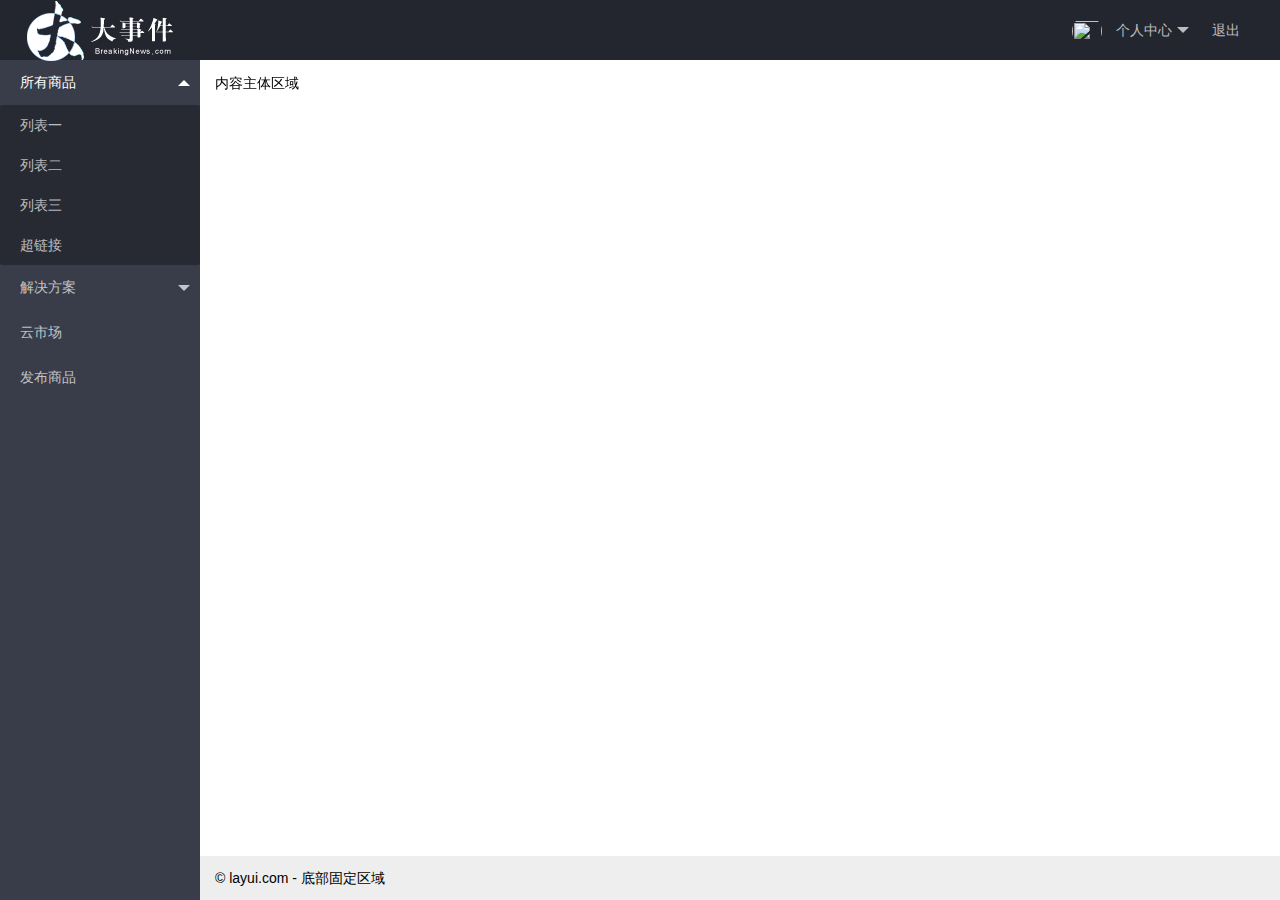
==== index.html @ 555a5065 "登录页面完成" ====
<!DOCTYPE html>
<html>
  <head>
    <meta charset="utf-8" />
    <meta
      name="viewport"
      content="width=device-width, initial-scale=1, maximum-scale=1"
    />
    <title>index页面</title>
    <link rel="stylesheet" href="./assets/lib/layui/css/layui.css" />
  </head>
  <body class="layui-layout-body">
    <div class="layui-layout layui-layout-admin">
      <div class="layui-header">
        <div class="layui-logo">
          <img src="./assets/images/logo.png" alt="" />
        </div>
        <ul class="layui-nav layui-layout-right">
          <li class="layui-nav-item">
            <a href="javascript:;">
              <img src="http://t.cn/RCzsdCq" class="layui-nav-img" />
              个人中心
            </a>
            <dl class="layui-nav-child">
              <dd><a href="">基本资料</a></dd>
              <dd><a href="">安全设置</a></dd>
            </dl>
          </li>
          <li class="layui-nav-item"><a href="">退出</a></li>
        </ul>
      </div>

      <div class="layui-side layui-bg-black">
        <div class="layui-side-scroll">
          <!-- 左侧导航区域（可配合layui已有的垂直导航） -->
          <ul class="layui-nav layui-nav-tree" lay-filter="test">
            <li class="layui-nav-item layui-nav-itemed">
              <a class="" href="javascript:;">所有商品</a>
              <dl class="layui-nav-child">
                <dd><a href="javascript:;">列表一</a></dd>
                <dd><a href="javascript:;">列表二</a></dd>
                <dd><a href="javascript:;">列表三</a></dd>
                <dd><a href="">超链接</a></dd>
              </dl>
            </li>
            <li class="layui-nav-item">
              <a href="javascript:;">解决方案</a>
              <dl class="layui-nav-child">
                <dd><a href="javascript:;">列表一</a></dd>
                <dd><a href="javascript:;">列表二</a></dd>
                <dd><a href="">超链接</a></dd>
              </dl>
            </li>
            <li class="layui-nav-item"><a href="">云市场</a></li>
            <li class="layui-nav-item"><a href="">发布商品</a></li>
          </ul>
        </div>
      </div>

      <div class="layui-body">
        <!-- 内容主体区域 -->
        <div style="padding: 15px">内容主体区域</div>
      </div>

      <div class="layui-footer">
        <!-- 底部固定区域 -->
        © layui.com - 底部固定区域
      </div>
    </div>
    <script src="./assets/lib/layui/layui.all.js"></script>
  </body>
</html>
---- assets/lib/layui/css/layui.css ----
/** layui-v2.5.6 MIT License By https://www.layui.com */
 .layui-inline,img{display:inline-block;vertical-align:middle}h1,h2,h3,h4,h5,h6{font-weight:400}.layui-edge,.layui-header,.layui-inline,.layui-main{position:relative}.layui-body,.layui-edge,.layui-elip{overflow:hidden}.layui-btn,.layui-edge,.layui-inline,img{vertical-align:middle}.layui-btn,.layui-disabled,.layui-icon,.layui-unselect{-moz-user-select:none;-webkit-user-select:none;-ms-user-select:none}.layui-elip,.layui-form-checkbox span,.layui-form-pane .layui-form-label{text-overflow:ellipsis;white-space:nowrap}.layui-breadcrumb,.layui-tree-btnGroup{visibility:hidden}blockquote,body,button,dd,div,dl,dt,form,h1,h2,h3,h4,h5,h6,input,li,ol,p,pre,td,textarea,th,ul{margin:0;padding:0;-webkit-tap-highlight-color:rgba(0,0,0,0)}a:active,a:hover{outline:0}img{border:none}li{list-style:none}table{border-collapse:collapse;border-spacing:0}h4,h5,h6{font-size:100%}button,input,optgroup,option,select,textarea{font-family:inherit;font-size:inherit;font-style:inherit;font-weight:inherit;outline:0}pre{white-space:pre-wrap;white-space:-moz-pre-wrap;white-space:-pre-wrap;white-space:-o-pre-wrap;word-wrap:break-word}body{line-height:24px;font:14px Helvetica Neue,Helvetica,PingFang SC,Tahoma,Arial,sans-serif}hr{height:1px;margin:10px 0;border:0;clear:both}a{color:#333;text-decoration:none}a:hover{color:#777}a cite{font-style:normal;*cursor:pointer}.layui-border-box,.layui-border-box *{box-sizing:border-box}.layui-box,.layui-box *{box-sizing:content-box}.layui-clear{clear:both;*zoom:1}.layui-clear:after{content:'\20';clear:both;*zoom:1;display:block;height:0}.layui-inline{*display:inline;*zoom:1}.layui-edge{display:inline-block;width:0;height:0;border-width:6px;border-style:dashed;border-color:transparent}.layui-edge-top{top:-4px;border-bottom-color:#999;border-bottom-style:solid}.layui-edge-right{border-left-color:#999;border-left-style:solid}.layui-edge-bottom{top:2px;border-top-color:#999;border-top-style:solid}.layui-edge-left{border-right-color:#999;border-right-style:solid}.layui-disabled,.layui-disabled:hover{color:#d2d2d2!important;cursor:not-allowed!important}.layui-circle{border-radius:100%}.layui-show{display:block!important}.layui-hide{display:none!important}@font-face{font-family:layui-icon;src:url(../font/iconfont.eot?v=256);src:url(../font/iconfont.eot?v=256#iefix) format('embedded-opentype'),url(../font/iconfont.woff2?v=256) format('woff2'),url(../font/iconfont.woff?v=256) format('woff'),url(../font/iconfont.ttf?v=256) format('truetype'),url(../font/iconfont.svg?v=256#layui-icon) format('svg')}.layui-icon{font-family:layui-icon!important;font-size:16px;font-style:normal;-webkit-font-smoothing:antialiased;-moz-osx-font-smoothing:grayscale}.layui-icon-reply-fill:before{content:"\e611"}.layui-icon-set-fill:before{content:"\e614"}.layui-icon-menu-fill:before{content:"\e60f"}.layui-icon-search:before{content:"\e615"}.layui-icon-share:before{content:"\e641"}.layui-icon-set-sm:before{content:"\e620"}.layui-icon-engine:before{content:"\e628"}.layui-icon-close:before{content:"\1006"}.layui-icon-close-fill:before{content:"\1007"}.layui-icon-chart-screen:before{content:"\e629"}.layui-icon-star:before{content:"\e600"}.layui-icon-circle-dot:before{content:"\e617"}.layui-icon-chat:before{content:"\e606"}.layui-icon-release:before{content:"\e609"}.layui-icon-list:before{content:"\e60a"}.layui-icon-chart:before{content:"\e62c"}.layui-icon-ok-circle:before{content:"\1005"}.layui-icon-layim-theme:before{content:"\e61b"}.layui-icon-table:before{content:"\e62d"}.layui-icon-right:before{content:"\e602"}.layui-icon-left:before{content:"\e603"}.layui-icon-cart-simple:before{content:"\e698"}.layui-icon-face-cry:before{content:"\e69c"}.layui-icon-face-smile:before{content:"\e6af"}.layui-icon-survey:before{content:"\e6b2"}.layui-icon-tree:before{content:"\e62e"}.layui-icon-ie:before{content:"\e7bb"}.layui-icon-upload-circle:before{content:"\e62f"}.layui-icon-add-circle:before{content:"\e61f"}.layui-icon-download-circle:before{content:"\e601"}.layui-icon-templeate-1:before{content:"\e630"}.layui-icon-util:before{content:"\e631"}.layui-icon-face-surprised:before{content:"\e664"}.layui-icon-edit:before{content:"\e642"}.layui-icon-speaker:before{content:"\e645"}.layui-icon-down:before{content:"\e61a"}.layui-icon-file:before{content:"\e621"}.layui-icon-layouts:before{content:"\e632"}.layui-icon-rate-half:before{content:"\e6c9"}.layui-icon-add-circle-fine:before{content:"\e608"}.layui-icon-prev-circle:before{content:"\e633"}.layui-icon-read:before{content:"\e705"}.layui-icon-404:before{content:"\e61c"}.layui-icon-carousel:before{content:"\e634"}.layui-icon-help:before{content:"\e607"}.layui-icon-code-circle:before{content:"\e635"}.layui-icon-windows:before{content:"\e67f"}.layui-icon-water:before{content:"\e636"}.layui-icon-username:before{content:"\e66f"}.layui-icon-find-fill:before{content:"\e670"}.layui-icon-about:before{content:"\e60b"}.layui-icon-location:before{content:"\e715"}.layui-icon-up:before{content:"\e619"}.layui-icon-pause:before{content:"\e651"}.layui-icon-date:before{content:"\e637"}.layui-icon-layim-uploadfile:before{content:"\e61d"}.layui-icon-delete:before{content:"\e640"}.layui-icon-play:before{content:"\e652"}.layui-icon-top:before{content:"\e604"}.layui-icon-firefox:before{content:"\e686"}.layui-icon-friends:before{content:"\e612"}.layui-icon-refresh-3:before{content:"\e9aa"}.layui-icon-ok:before{content:"\e605"}.layui-icon-layer:before{content:"\e638"}.layui-icon-face-smile-fine:before{content:"\e60c"}.layui-icon-dollar:before{content:"\e659"}.layui-icon-group:before{content:"\e613"}.layui-icon-layim-download:before{content:"\e61e"}.layui-icon-picture-fine:before{content:"\e60d"}.layui-icon-link:before{content:"\e64c"}.layui-icon-diamond:before{content:"\e735"}.layui-icon-log:before{content:"\e60e"}.layui-icon-key:before{content:"\e683"}.layui-icon-rate-solid:before{content:"\e67a"}.layui-icon-fonts-del:before{content:"\e64f"}.layui-icon-unlink:before{content:"\e64d"}.layui-icon-fonts-clear:before{content:"\e639"}.layui-icon-triangle-r:before{content:"\e623"}.layui-icon-circle:before{content:"\e63f"}.layui-icon-radio:before{content:"\e643"}.layui-icon-align-center:before{content:"\e647"}.layui-icon-align-right:before{content:"\e648"}.layui-icon-align-left:before{content:"\e649"}.layui-icon-loading-1:before{content:"\e63e"}.layui-icon-return:before{content:"\e65c"}.layui-icon-fonts-strong:before{content:"\e62b"}.layui-icon-upload:before{content:"\e67c"}.layui-icon-dialogue:before{content:"\e63a"}.layui-icon-video:before{content:"\e6ed"}.layui-icon-headset:before{content:"\e6fc"}.layui-icon-cellphone-fine:before{content:"\e63b"}.layui-icon-add-1:before{content:"\e654"}.layui-icon-face-smile-b:before{content:"\e650"}.layui-icon-fonts-html:before{content:"\e64b"}.layui-icon-screen-full:before{content:"\e622"}.layui-icon-form:before{content:"\e63c"}.layui-icon-cart:before{content:"\e657"}.layui-icon-camera-fill:before{content:"\e65d"}.layui-icon-tabs:before{content:"\e62a"}.layui-icon-heart-fill:before{content:"\e68f"}.layui-icon-fonts-code:before{content:"\e64e"}.layui-icon-ios:before{content:"\e680"}.layui-icon-at:before{content:"\e687"}.layui-icon-fire:before{content:"\e756"}.layui-icon-set:before{content:"\e716"}.layui-icon-fonts-u:before{content:"\e646"}.layui-icon-triangle-d:before{content:"\e625"}.layui-icon-tips:before{content:"\e702"}.layui-icon-picture:before{content:"\e64a"}.layui-icon-more-vertical:before{content:"\e671"}.layui-icon-bluetooth:before{content:"\e689"}.layui-icon-flag:before{content:"\e66c"}.layui-icon-loading:before{content:"\e63d"}.layui-icon-fonts-i:before{content:"\e644"}.layui-icon-refresh-1:before{content:"\e666"}.layui-icon-rmb:before{content:"\e65e"}.layui-icon-addition:before{content:"\e624"}.layui-icon-home:before{content:"\e68e"}.layui-icon-time:before{content:"\e68d"}.layui-icon-user:before{content:"\e770"}.layui-icon-notice:before{content:"\e667"}.layui-icon-chrome:before{content:"\e68a"}.layui-icon-edge:before{content:"\e68b"}.layui-icon-login-weibo:before{content:"\e675"}.layui-icon-voice:before{content:"\e688"}.layui-icon-upload-drag:before{content:"\e681"}.layui-icon-login-qq:before{content:"\e676"}.layui-icon-snowflake:before{content:"\e6b1"}.layui-icon-heart:before{content:"\e68c"}.layui-icon-logout:before{content:"\e682"}.layui-icon-file-b:before{content:"\e655"}.layui-icon-template:before{content:"\e663"}.layui-icon-transfer:before{content:"\e691"}.layui-icon-auz:before{content:"\e672"}.layui-icon-console:before{content:"\e665"}.layui-icon-app:before{content:"\e653"}.layui-icon-prev:before{content:"\e65a"}.layui-icon-website:before{content:"\e7ae"}.layui-icon-next:before{content:"\e65b"}.layui-icon-component:before{content:"\e857"}.layui-icon-android:before{content:"\e684"}.layui-icon-more:before{content:"\e65f"}.layui-icon-login-wechat:before{content:"\e677"}.layui-icon-shrink-right:before{content:"\e668"}.layui-icon-spread-left:before{content:"\e66b"}.layui-icon-camera:before{content:"\e660"}.layui-icon-note:before{content:"\e66e"}.layui-icon-refresh:before{content:"\e669"}.layui-icon-female:before{content:"\e661"}.layui-icon-male:before{content:"\e662"}.layui-icon-screen-restore:before{content:"\e758"}.layui-icon-password:before{content:"\e673"}.layui-icon-senior:before{content:"\e674"}.layui-icon-theme:before{content:"\e66a"}.layui-icon-tread:before{content:"\e6c5"}.layui-icon-praise:before{content:"\e6c6"}.layui-icon-star-fill:before{content:"\e658"}.layui-icon-rate:before{content:"\e67b"}.layui-icon-template-1:before{content:"\e656"}.layui-icon-vercode:before{content:"\e679"}.layui-icon-service:before{content:"\e626"}.layui-icon-cellphone:before{content:"\e678"}.layui-icon-print:before{content:"\e66d"}.layui-icon-cols:before{content:"\e610"}.layui-icon-wifi:before{content:"\e7e0"}.layui-icon-export:before{content:"\e67d"}.layui-icon-rss:before{content:"\e808"}.layui-icon-slider:before{content:"\e714"}.layui-icon-email:before{content:"\e618"}.layui-icon-subtraction:before{content:"\e67e"}.layui-icon-mike:before{content:"\e6dc"}.layui-icon-light:before{content:"\e748"}.layui-icon-gift:before{content:"\e627"}.layui-icon-mute:before{content:"\e685"}.layui-icon-reduce-circle:before{content:"\e616"}.layui-icon-music:before{content:"\e690"}.layui-main{width:1140px;margin:0 auto}.layui-header{z-index:1000;height:60px}.layui-header a:hover{transition:all .5s;-webkit-transition:all .5s}.layui-side{position:fixed;left:0;top:0;bottom:0;z-index:999;width:200px;overflow-x:hidden}.layui-side-scroll{position:relative;width:220px;height:100%;overflow-x:hidden}.layui-body{position:absolute;left:200px;right:0;top:0;bottom:0;z-index:998;width:auto;overflow-y:auto;box-sizing:border-box}.layui-layout-body{overflow:hidden}.layui-layout-admin .layui-header{background-color:#23262E}.layui-layout-admin .layui-side{top:60px;width:200px;overflow-x:hidden}.layui-layout-admin .layui-body{position:fixed;top:60px;bottom:44px}.layui-layout-admin .layui-main{width:auto;margin:0 15px}.layui-layout-admin .layui-footer{position:fixed;left:200px;right:0;bottom:0;height:44px;line-height:44px;padding:0 15px;background-color:#eee}.layui-layout-admin .layui-logo{position:absolute;left:0;top:0;width:200px;height:100%;line-height:60px;text-align:center;color:#009688;font-size:16px}.layui-layout-admin .layui-header .layui-nav{background:0 0}.layui-layout-left{position:absolute!important;left:200px;top:0}.layui-layout-right{position:absolute!important;right:0;top:0}.layui-container{position:relative;margin:0 auto;padding:0 15px;box-sizing:border-box}.layui-fluid{position:relative;margin:0 auto;padding:0 15px}.layui-row:after,.layui-row:before{content:'';display:block;clear:both}.layui-col-lg1,.layui-col-lg10,.layui-col-lg11,.layui-col-lg12,.layui-col-lg2,.layui-col-lg3,.layui-col-lg4,.layui-col-lg5,.layui-col-lg6,.layui-col-lg7,.layui-col-lg8,.layui-col-lg9,.layui-col-md1,.layui-col-md10,.layui-col-md11,.layui-col-md12,.layui-col-md2,.layui-col-md3,.layui-col-md4,.layui-col-md5,.layui-col-md6,.layui-col-md7,.layui-col-md8,.layui-col-md9,.layui-col-sm1,.layui-col-sm10,.layui-col-sm11,.layui-col-sm12,.layui-col-sm2,.layui-col-sm3,.layui-col-sm4,.layui-col-sm5,.layui-col-sm6,.layui-col-sm7,.layui-col-sm8,.layui-col-sm9,.layui-col-xs1,.layui-col-xs10,.layui-col-xs11,.layui-col-xs12,.layui-col-xs2,.layui-col-xs3,.layui-col-xs4,.layui-col-xs5,.layui-col-xs6,.layui-col-xs7,.layui-col-xs8,.layui-col-xs9{position:relative;display:block;box-sizing:border-box}.layui-col-xs1,.layui-col-xs10,.layui-col-xs11,.layui-col-xs12,.layui-col-xs2,.layui-col-xs3,.layui-col-xs4,.layui-col-xs5,.layui-col-xs6,.layui-col-xs7,.layui-col-xs8,.layui-col-xs9{float:left}.layui-col-xs1{width:8.33333333%}.layui-col-xs2{width:16.66666667%}.layui-col-xs3{width:25%}.layui-col-xs4{width:33.33333333%}.layui-col-xs5{width:41.66666667%}.layui-col-xs6{width:50%}.layui-col-xs7{width:58.33333333%}.layui-col-xs8{width:66.66666667%}.layui-col-xs9{width:75%}.layui-col-xs10{width:83.33333333%}.layui-col-xs11{width:91.66666667%}.layui-col-xs12{width:100%}.layui-col-xs-offset1{margin-left:8.33333333%}.layui-col-xs-offset2{margin-left:16.66666667%}.layui-col-xs-offset3{margin-left:25%}.layui-col-xs-offset4{margin-left:33.33333333%}.layui-col-xs-offset5{margin-left:41.66666667%}.layui-col-xs-offset6{margin-left:50%}.layui-col-xs-offset7{margin-left:58.33333333%}.layui-col-xs-offset8{margin-left:66.66666667%}.layui-col-xs-offset9{margin-left:75%}.layui-col-xs-offset10{margin-left:83.33333333%}.layui-col-xs-offset11{margin-left:91.66666667%}.layui-col-xs-offset12{margin-left:100%}@media screen and (max-width:768px){.layui-hide-xs{display:none!important}.layui-show-xs-block{display:block!important}.layui-show-xs-inline{display:inline!important}.layui-show-xs-inline-block{display:inline-block!important}}@media screen and (min-width:768px){.layui-container{width:750px}.layui-hide-sm{display:none!important}.layui-show-sm-block{display:block!important}.layui-show-sm-inline{display:inline!important}.layui-show-sm-inline-block{display:inline-block!important}.layui-col-sm1,.layui-col-sm10,.layui-col-sm11,.layui-col-sm12,.layui-col-sm2,.layui-col-sm3,.layui-col-sm4,.layui-col-sm5,.layui-col-sm6,.layui-col-sm7,.layui-col-sm8,.layui-col-sm9{float:left}.layui-col-sm1{width:8.33333333%}.layui-col-sm2{width:16.66666667%}.layui-col-sm3{width:25%}.layui-col-sm4{width:33.33333333%}.layui-col-sm5{width:41.66666667%}.layui-col-sm6{width:50%}.layui-col-sm7{width:58.33333333%}.layui-col-sm8{width:66.66666667%}.layui-col-sm9{width:75%}.layui-col-sm10{width:83.33333333%}.layui-col-sm11{width:91.66666667%}.layui-col-sm12{width:100%}.layui-col-sm-offset1{margin-left:8.33333333%}.layui-col-sm-offset2{margin-left:16.66666667%}.layui-col-sm-offset3{margin-left:25%}.layui-col-sm-offset4{margin-left:33.33333333%}.layui-col-sm-offset5{margin-left:41.66666667%}.layui-col-sm-offset6{margin-left:50%}.layui-col-sm-offset7{margin-left:58.33333333%}.layui-col-sm-offset8{margin-left:66.66666667%}.layui-col-sm-offset9{margin-left:75%}.layui-col-sm-offset10{margin-left:83.33333333%}.layui-col-sm-offset11{margin-left:91.66666667%}.layui-col-sm-offset12{margin-left:100%}}@media screen and (min-width:992px){.layui-container{width:970px}.layui-hide-md{display:none!important}.layui-show-md-block{display:block!important}.layui-show-md-inline{display:inline!important}.layui-show-md-inline-block{display:inline-block!important}.layui-col-md1,.layui-col-md10,.layui-col-md11,.layui-col-md12,.layui-col-md2,.layui-col-md3,.layui-col-md4,.layui-col-md5,.layui-col-md6,.layui-col-md7,.layui-col-md8,.layui-col-md9{float:left}.layui-col-md1{width:8.33333333%}.layui-col-md2{width:16.66666667%}.layui-col-md3{width:25%}.layui-col-md4{width:33.33333333%}.layui-col-md5{width:41.66666667%}.layui-col-md6{width:50%}.layui-col-md7{width:58.33333333%}.layui-col-md8{width:66.66666667%}.layui-col-md9{width:75%}.layui-col-md10{width:83.33333333%}.layui-col-md11{width:91.66666667%}.layui-col-md12{width:100%}.layui-col-md-offset1{margin-left:8.33333333%}.layui-col-md-offset2{margin-left:16.66666667%}.layui-col-md-offset3{margin-left:25%}.layui-col-md-offset4{margin-left:33.33333333%}.layui-col-md-offset5{margin-left:41.66666667%}.layui-col-md-offset6{margin-left:50%}.layui-col-md-offset7{margin-left:58.33333333%}.layui-col-md-offset8{margin-left:66.66666667%}.layui-col-md-offset9{margin-left:75%}.layui-col-md-offset10{margin-left:83.33333333%}.layui-col-md-offset11{margin-left:91.66666667%}.layui-col-md-offset12{margin-left:100%}}@media screen and (min-width:1200px){.layui-container{width:1170px}.layui-hide-lg{display:none!important}.layui-show-lg-block{display:block!important}.layui-show-lg-inline{display:inline!important}.layui-show-lg-inline-block{display:inline-block!important}.layui-col-lg1,.layui-col-lg10,.layui-col-lg11,.layui-col-lg12,.layui-col-lg2,.layui-col-lg3,.layui-col-lg4,.layui-col-lg5,.layui-col-lg6,.layui-col-lg7,.layui-col-lg8,.layui-col-lg9{float:left}.layui-col-lg1{width:8.33333333%}.layui-col-lg2{width:16.66666667%}.layui-col-lg3{width:25%}.layui-col-lg4{width:33.33333333%}.layui-col-lg5{width:41.66666667%}.layui-col-lg6{width:50%}.layui-col-lg7{width:58.33333333%}.layui-col-lg8{width:66.66666667%}.layui-col-lg9{width:75%}.layui-col-lg10{width:83.33333333%}.layui-col-lg11{width:91.66666667%}.layui-col-lg12{width:100%}.layui-col-lg-offset1{margin-left:8.33333333%}.layui-col-lg-offset2{margin-left:16.66666667%}.layui-col-lg-offset3{margin-left:25%}.layui-col-lg-offset4{margin-left:33.33333333%}.layui-col-lg-offset5{margin-left:41.66666667%}.layui-col-lg-offset6{margin-left:50%}.layui-col-lg-offset7{margin-left:58.33333333%}.layui-col-lg-offset8{margin-left:66.66666667%}.layui-col-lg-offset9{margin-left:75%}.layui-col-lg-offset10{margin-left:83.33333333%}.layui-col-lg-offset11{margin-left:91.66666667%}.layui-col-lg-offset12{margin-left:100%}}.layui-col-space1{margin:-.5px}.layui-col-space1>*{padding:.5px}.layui-col-space2{margin:-1px}.layui-col-space2>*{padding:1px}.layui-col-space4{margin:-2px}.layui-col-space4>*{padding:2px}.layui-col-space5{margin:-2.5px}.layui-col-space5>*{padding:2.5px}.layui-col-space6{margin:-3px}.layui-col-space6>*{padding:3px}.layui-col-space8{margin:-4px}.layui-col-space8>*{padding:4px}.layui-col-space10{margin:-5px}.layui-col-space10>*{padding:5px}.layui-col-space12{margin:-6px}.layui-col-space12>*{padding:6px}.layui-col-space14{margin:-7px}.layui-col-space14>*{padding:7px}.layui-col-space15{margin:-7.5px}.layui-col-space15>*{padding:7.5px}.layui-col-space16{margin:-8px}.layui-col-space16>*{padding:8px}.layui-col-space18{margin:-9px}.layui-col-space18>*{padding:9px}.layui-col-space20{margin:-10px}.layui-col-space20>*{padding:10px}.layui-col-space22{margin:-11px}.layui-col-space22>*{padding:11px}.layui-col-space24{margin:-12px}.layui-col-space24>*{padding:12px}.layui-col-space25{margin:-12.5px}.layui-col-space25>*{padding:12.5px}.layui-col-space26{margin:-13px}.layui-col-space26>*{padding:13px}.layui-col-space28{margin:-14px}.layui-col-space28>*{padding:14px}.layui-col-space30{margin:-15px}.layui-col-space30>*{padding:15px}.layui-btn,.layui-input,.layui-select,.layui-textarea,.layui-upload-button{outline:0;-webkit-appearance:none;transition:all .3s;-webkit-transition:all .3s;box-sizing:border-box}.layui-elem-quote{margin-bottom:10px;padding:15px;line-height:22px;border-left:5px solid #009688;border-radius:0 2px 2px 0;background-color:#f2f2f2}.layui-quote-nm{border-style:solid;border-width:1px 1px 1px 5px;background:0 0}.layui-elem-field{margin-bottom:10px;padding:0;border-width:1px;border-style:solid}.layui-elem-field legend{margin-left:20px;padding:0 10px;font-size:20px;font-weight:300}.layui-field-title{margin:10px 0 20px;border-width:1px 0 0}.layui-field-box{padding:10px 15px}.layui-field-title .layui-field-box{padding:10px 0}.layui-progress{position:relative;height:6px;border-radius:20px;background-color:#e2e2e2}.layui-progress-bar{position:absolute;left:0;top:0;width:0;max-width:100%;height:6px;border-radius:20px;text-align:right;background-color:#5FB878;transition:all .3s;-webkit-transition:all .3s}.layui-progress-big,.layui-progress-big .layui-progress-bar{height:18px;line-height:18px}.layui-progress-text{position:relative;top:-20px;line-height:18px;font-size:12px;color:#666}.layui-progress-big .layui-progress-text{position:static;padding:0 10px;color:#fff}.layui-collapse{border-width:1px;border-style:solid;border-radius:2px}.layui-colla-content,.layui-colla-item{border-top-width:1px;border-top-style:solid}.layui-colla-item:first-child{border-top:none}.layui-colla-title{position:relative;height:42px;line-height:42px;padding:0 15px 0 35px;color:#333;background-color:#f2f2f2;cursor:pointer;font-size:14px;overflow:hidden}.layui-colla-content{display:none;padding:10px 15px;line-height:22px;color:#666}.layui-colla-icon{position:absolute;left:15px;top:0;font-size:14px}.layui-card{margin-bottom:15px;border-radius:2px;background-color:#fff;box-shadow:0 1px 2px 0 rgba(0,0,0,.05)}.layui-card:last-child{margin-bottom:0}.layui-card-header{position:relative;height:42px;line-height:42px;padding:0 15px;border-bottom:1px solid #f6f6f6;color:#333;border-radius:2px 2px 0 0;font-size:14px}.layui-bg-black,.layui-bg-blue,.layui-bg-cyan,.layui-bg-green,.layui-bg-orange,.layui-bg-red{color:#fff!important}.layui-card-body{position:relative;padding:10px 15px;line-height:24px}.layui-card-body[pad15]{padding:15px}.layui-card-body[pad20]{padding:20px}.layui-card-body .layui-table{margin:5px 0}.layui-card .layui-tab{margin:0}.layui-panel-window{position:relative;padding:15px;border-radius:0;border-top:5px solid #E6E6E6;background-color:#fff}.layui-auxiliar-moving{position:fixed;left:0;right:0;top:0;bottom:0;width:100%;height:100%;background:0 0;z-index:9999999999}.layui-form-label,.layui-form-mid,.layui-form-select,.layui-input-block,.layui-input-inline,.layui-textarea{position:relative}.layui-bg-red{background-color:#FF5722!important}.layui-bg-orange{background-color:#FFB800!important}.layui-bg-green{background-color:#009688!important}.layui-bg-cyan{background-color:#2F4056!important}.layui-bg-blue{background-color:#1E9FFF!important}.layui-bg-black{background-color:#393D49!important}.layui-bg-gray{background-color:#eee!important;color:#666!important}.layui-badge-rim,.layui-colla-content,.layui-colla-item,.layui-collapse,.layui-elem-field,.layui-form-pane .layui-form-item[pane],.layui-form-pane .layui-form-label,.layui-input,.layui-layedit,.layui-layedit-tool,.layui-quote-nm,.layui-select,.layui-tab-bar,.layui-tab-card,.layui-tab-title,.layui-tab-title .layui-this:after,.layui-textarea{border-color:#e6e6e6}.layui-timeline-item:before,hr{background-color:#e6e6e6}.layui-text{line-height:22px;font-size:14px;color:#666}.layui-text h1,.layui-text h2,.layui-text h3{font-weight:500;color:#333}.layui-text h1{font-size:30px}.layui-text h2{font-size:24px}.layui-text h3{font-size:18px}.layui-text a:not(.layui-btn){color:#01AAED}.layui-text a:not(.layui-btn):hover{text-decoration:underline}.layui-text ul{padding:5px 0 5px 15px}.layui-text ul li{margin-top:5px;list-style-type:disc}.layui-text em,.layui-word-aux{color:#999!important;padding:0 5px!important}.layui-btn{display:inline-block;height:38px;line-height:38px;padding:0 18px;background-color:#009688;color:#fff;white-space:nowrap;text-align:center;font-size:14px;border:none;border-radius:2px;cursor:pointer}.layui-btn:hover{opacity:.8;filter:alpha(opacity=80);color:#fff}.layui-btn:active{opacity:1;filter:alpha(opacity=100)}.layui-btn+.layui-btn{margin-left:10px}.layui-btn-container{font-size:0}.layui-btn-container .layui-btn{margin-right:10px;margin-bottom:10px}.layui-btn-container .layui-btn+.layui-btn{margin-left:0}.layui-table .layui-btn-container .layui-btn{margin-bottom:9px}.layui-btn-radius{border-radius:100px}.layui-btn .layui-icon{margin-right:3px;font-size:18px;vertical-align:bottom;vertical-align:middle\9}.layui-btn-primary{border:1px solid #C9C9C9;background-color:#fff;color:#555}.layui-btn-primary:hover{border-color:#009688;color:#333}.layui-btn-normal{background-color:#1E9FFF}.layui-btn-warm{background-color:#FFB800}.layui-btn-danger{background-color:#FF5722}.layui-btn-checked{background-color:#5FB878}.layui-btn-disabled,.layui-btn-disabled:active,.layui-btn-disabled:hover{border:1px solid #e6e6e6;background-color:#FBFBFB;color:#C9C9C9;cursor:not-allowed;opacity:1}.layui-btn-lg{height:44px;line-height:44px;padding:0 25px;font-size:16px}.layui-btn-sm{height:30px;line-height:30px;padding:0 10px;font-size:12px}.layui-btn-sm i{font-size:16px!important}.layui-btn-xs{height:22px;line-height:22px;padding:0 5px;font-size:12px}.layui-btn-xs i{font-size:14px!important}.layui-btn-group{display:inline-block;vertical-align:middle;font-size:0}.layui-btn-group .layui-btn{margin-left:0!important;margin-right:0!important;border-left:1px solid rgba(255,255,255,.5);border-radius:0}.layui-btn-group .layui-btn-primary{border-left:none}.layui-btn-group .layui-btn-primary:hover{border-color:#C9C9C9;color:#009688}.layui-btn-group .layui-btn:first-child{border-left:none;border-radius:2px 0 0 2px}.layui-btn-group .layui-btn-primary:first-child{border-left:1px solid #c9c9c9}.layui-btn-group .layui-btn:last-child{border-radius:0 2px 2px 0}.layui-btn-group .layui-btn+.layui-btn{margin-left:0}.layui-btn-group+.layui-btn-group{margin-left:10px}.layui-btn-fluid{width:100%}.layui-input,.layui-select,.layui-textarea{height:38px;line-height:1.3;line-height:38px\9;border-width:1px;border-style:solid;background-color:#fff;border-radius:2px}.layui-input::-webkit-input-placeholder,.layui-select::-webkit-input-placeholder,.layui-textarea::-webkit-input-placeholder{line-height:1.3}.layui-input,.layui-textarea{display:block;width:100%;padding-left:10px}.layui-input:hover,.layui-textarea:hover{border-color:#D2D2D2!important}.layui-input:focus,.layui-textarea:focus{border-color:#C9C9C9!important}.layui-textarea{min-height:100px;height:auto;line-height:20px;padding:6px 10px;resize:vertical}.layui-select{padding:0 10px}.layui-form input[type=checkbox],.layui-form input[type=radio],.layui-form select{display:none}.layui-form [lay-ignore]{display:initial}.layui-form-item{margin-bottom:15px;clear:both;*zoom:1}.layui-form-item:after{content:'\20';clear:both;*zoom:1;display:block;height:0}.layui-form-label{float:left;display:block;padding:9px 15px;width:80px;font-weight:400;line-height:20px;text-align:right}.layui-form-label-col{display:block;float:none;padding:9px 0;line-height:20px;text-align:left}.layui-form-item .layui-inline{margin-bottom:5px;margin-right:10px}.layui-input-block{margin-left:110px;min-height:36px}.layui-input-inline{display:inline-block;vertical-align:middle}.layui-form-item .layui-input-inline{float:left;width:190px;margin-right:10px}.layui-form-text .layui-input-inline{width:auto}.layui-form-mid{float:left;display:block;padding:9px 0!important;line-height:20px;margin-right:10px}.layui-form-danger+.layui-form-select .layui-input,.layui-form-danger:focus{border-color:#FF5722!important}.layui-form-select .layui-input{padding-right:30px;cursor:pointer}.layui-form-select .layui-edge{position:absolute;right:10px;top:50%;margin-top:-3px;cursor:pointer;border-width:6px;border-top-color:#c2c2c2;border-top-style:solid;transition:all .3s;-webkit-transition:all .3s}.layui-form-select dl{display:none;position:absolute;left:0;top:42px;padding:5px 0;z-index:899;min-width:100%;border:1px solid #d2d2d2;max-height:300px;overflow-y:auto;background-color:#fff;border-radius:2px;box-shadow:0 2px 4px rgba(0,0,0,.12);box-sizing:border-box}.layui-form-select dl dd,.layui-form-select dl dt{padding:0 10px;line-height:36px;white-space:nowrap;overflow:hidden;text-overflow:ellipsis}.layui-form-select dl dt{font-size:12px;color:#999}.layui-form-select dl dd{cursor:pointer}.layui-form-select dl dd:hover{background-color:#f2f2f2;-webkit-transition:.5s all;transition:.5s all}.layui-form-select .layui-select-group dd{padding-left:20px}.layui-form-select dl dd.layui-select-tips{padding-left:10px!important;color:#999}.layui-form-select dl dd.layui-this{background-color:#5FB878;color:#fff}.layui-form-checkbox,.layui-form-select dl dd.layui-disabled{background-color:#fff}.layui-form-selected dl{display:block}.layui-form-checkbox,.layui-form-checkbox *,.layui-form-switch{display:inline-block;vertical-align:middle}.layui-form-selected .layui-edge{margin-top:-9px;-webkit-transform:rotate(180deg);transform:rotate(180deg);margin-top:-3px\9}:root .layui-form-selected .layui-edge{margin-top:-9px\0/IE9}.layui-form-selectup dl{top:auto;bottom:42px}.layui-select-none{margin:5px 0;text-align:center;color:#999}.layui-select-disabled .layui-disabled{border-color:#eee!important}.layui-select-disabled .layui-edge{border-top-color:#d2d2d2}.layui-form-checkbox{position:relative;height:30px;line-height:30px;margin-right:10px;padding-right:30px;cursor:pointer;font-size:0;-webkit-transition:.1s linear;transition:.1s linear;box-sizing:border-box}.layui-form-checkbox span{padding:0 10px;height:100%;font-size:14px;border-radius:2px 0 0 2px;background-color:#d2d2d2;color:#fff;overflow:hidden}.layui-form-checkbox:hover span{background-color:#c2c2c2}.layui-form-checkbox i{position:absolute;right:0;top:0;width:30px;height:28px;border:1px solid #d2d2d2;border-left:none;border-radius:0 2px 2px 0;color:#fff;font-size:20px;text-align:center}.layui-form-checkbox:hover i{border-color:#c2c2c2;color:#c2c2c2}.layui-form-checked,.layui-form-checked:hover{border-color:#5FB878}.layui-form-checked span,.layui-form-checked:hover span{background-color:#5FB878}.layui-form-checked i,.layui-form-checked:hover i{color:#5FB878}.layui-form-item .layui-form-checkbox{margin-top:4px}.layui-form-checkbox[lay-skin=primary]{height:auto!important;line-height:normal!important;min-width:18px;min-height:18px;border:none!important;margin-right:0;padding-left:28px;padding-right:0;background:0 0}.layui-form-checkbox[lay-skin=primary] span{padding-left:0;padding-right:15px;line-height:18px;background:0 0;color:#666}.layui-form-checkbox[lay-skin=primary] i{right:auto;left:0;width:16px;height:16px;line-height:16px;border:1px solid #d2d2d2;font-size:12px;border-radius:2px;background-color:#fff;-webkit-transition:.1s linear;transition:.1s linear}.layui-form-checkbox[lay-skin=primary]:hover i{border-color:#5FB878;color:#fff}.layui-form-checked[lay-skin=primary] i{border-color:#5FB878!important;background-color:#5FB878;color:#fff}.layui-checkbox-disbaled[lay-skin=primary] span{background:0 0!important;color:#c2c2c2}.layui-checkbox-disbaled[lay-skin=primary]:hover i{border-color:#d2d2d2}.layui-form-item .layui-form-checkbox[lay-skin=primary]{margin-top:10px}.layui-form-switch{position:relative;height:22px;line-height:22px;min-width:35px;padding:0 5px;margin-top:8px;border:1px solid #d2d2d2;border-radius:20px;cursor:pointer;background-color:#fff;-webkit-transition:.1s linear;transition:.1s linear}.layui-form-switch i{position:absolute;left:5px;top:3px;width:16px;height:16px;border-radius:20px;background-color:#d2d2d2;-webkit-transition:.1s linear;transition:.1s linear}.layui-form-switch em{position:relative;top:0;width:25px;margin-left:21px;padding:0!important;text-align:center!important;color:#999!important;font-style:normal!important;font-size:12px}.layui-form-onswitch{border-color:#5FB878;background-color:#5FB878}.layui-checkbox-disbaled,.layui-checkbox-disbaled i{border-color:#e2e2e2!important}.layui-form-onswitch i{left:100%;margin-left:-21px;background-color:#fff}.layui-form-onswitch em{margin-left:5px;margin-right:21px;color:#fff!important}.layui-checkbox-disbaled span{background-color:#e2e2e2!important}.layui-checkbox-disbaled:hover i{color:#fff!important}[lay-radio]{display:none}.layui-form-radio,.layui-form-radio *{display:inline-block;vertical-align:middle}.layui-form-radio{line-height:28px;margin:6px 10px 0 0;padding-right:10px;cursor:pointer;font-size:0}.layui-form-radio *{font-size:14px}.layui-form-radio>i{margin-right:8px;font-size:22px;color:#c2c2c2}.layui-form-radio>i:hover,.layui-form-radioed>i{color:#5FB878}.layui-radio-disbaled>i{color:#e2e2e2!important}.layui-form-pane .layui-form-label{width:110px;padding:8px 15px;height:38px;line-height:20px;border-width:1px;border-style:solid;border-radius:2px 0 0 2px;text-align:center;background-color:#FBFBFB;overflow:hidden;box-sizing:border-box}.layui-form-pane .layui-input-inline{margin-left:-1px}.layui-form-pane .layui-input-block{margin-left:110px;left:-1px}.layui-form-pane .layui-input{border-radius:0 2px 2px 0}.layui-form-pane .layui-form-text .layui-form-label{float:none;width:100%;border-radius:2px;box-sizing:border-box;text-align:left}.layui-form-pane .layui-form-text .layui-input-inline{display:block;margin:0;top:-1px;clear:both}.layui-form-pane .layui-form-text .layui-input-block{margin:0;left:0;top:-1px}.layui-form-pane .layui-form-text .layui-textarea{min-height:100px;border-radius:0 0 2px 2px}.layui-form-pane .layui-form-checkbox{margin:4px 0 4px 10px}.layui-form-pane .layui-form-radio,.layui-form-pane .layui-form-switch{margin-top:6px;margin-left:10px}.layui-form-pane .layui-form-item[pane]{position:relative;border-width:1px;border-style:solid}.layui-form-pane .layui-form-item[pane] .layui-form-label{position:absolute;left:0;top:0;height:100%;border-width:0 1px 0 0}.layui-form-pane .layui-form-item[pane] .layui-input-inline{margin-left:110px}@media screen and (max-width:450px){.layui-form-item .layui-form-label{text-overflow:ellipsis;overflow:hidden;white-space:nowrap}.layui-form-item .layui-inline{display:block;margin-right:0;margin-bottom:20px;clear:both}.layui-form-item .layui-inline:after{content:'\20';clear:both;display:block;height:0}.layui-form-item .layui-input-inline{display:block;float:none;left:-3px;width:auto;margin:0 0 10px 112px}.layui-form-item .layui-input-inline+.layui-form-mid{margin-left:110px;top:-5px;padding:0}.layui-form-item .layui-form-checkbox{margin-right:5px;margin-bottom:5px}}.layui-layedit{border-width:1px;border-style:solid;border-radius:2px}.layui-layedit-tool{padding:3px 5px;border-bottom-width:1px;border-bottom-style:solid;font-size:0}.layedit-tool-fixed{position:fixed;top:0;border-top:1px solid #e2e2e2}.layui-layedit-tool .layedit-tool-mid,.layui-layedit-tool .layui-icon{display:inline-block;vertical-align:middle;text-align:center;font-size:14px}.layui-layedit-tool .layui-icon{position:relative;width:32px;height:30px;line-height:30px;margin:3px 5px;color:#777;cursor:pointer;border-radius:2px}.layui-layedit-tool .layui-icon:hover{color:#393D49}.layui-layedit-tool .layui-icon:active{color:#000}.layui-layedit-tool .layedit-tool-active{background-color:#e2e2e2;color:#000}.layui-layedit-tool .layui-disabled,.layui-layedit-tool .layui-disabled:hover{color:#d2d2d2;cursor:not-allowed}.layui-layedit-tool .layedit-tool-mid{width:1px;height:18px;margin:0 10px;background-color:#d2d2d2}.layedit-tool-html{width:50px!important;font-size:30px!important}.layedit-tool-b,.layedit-tool-code,.layedit-tool-help{font-size:16px!important}.layedit-tool-d,.layedit-tool-face,.layedit-tool-image,.layedit-tool-unlink{font-size:18px!important}.layedit-tool-image input{position:absolute;font-size:0;left:0;top:0;width:100%;height:100%;opacity:.01;filter:Alpha(opacity=1);cursor:pointer}.layui-layedit-iframe iframe{display:block;width:100%}#LAY_layedit_code{overflow:hidden}.layui-laypage{display:inline-block;*display:inline;*zoom:1;vertical-align:middle;margin:10px 0;font-size:0}.layui-laypage>a:first-child,.layui-laypage>a:first-child em{border-radius:2px 0 0 2px}.layui-laypage>a:last-child,.layui-laypage>a:last-child em{border-radius:0 2px 2px 0}.layui-laypage>:first-child{margin-left:0!important}.layui-laypage>:last-child{margin-right:0!important}.layui-laypage a,.layui-laypage button,.layui-laypage input,.layui-laypage select,.layui-laypage span{border:1px solid #e2e2e2}.layui-laypage a,.layui-laypage span{display:inline-block;*display:inline;*zoom:1;vertical-align:middle;padding:0 15px;height:28px;line-height:28px;margin:0 -1px 5px 0;background-color:#fff;color:#333;font-size:12px}.layui-flow-more a *,.layui-laypage input,.layui-table-view select[lay-ignore]{display:inline-block}.layui-laypage a:hover{color:#009688}.layui-laypage em{font-style:normal}.layui-laypage .layui-laypage-spr{color:#999;font-weight:700}.layui-laypage a{text-decoration:none}.layui-laypage .layui-laypage-curr{position:relative}.layui-laypage .layui-laypage-curr em{position:relative;color:#fff}.layui-laypage .layui-laypage-curr .layui-laypage-em{position:absolute;left:-1px;top:-1px;padding:1px;width:100%;height:100%;background-color:#009688}.layui-laypage-em{border-radius:2px}.layui-laypage-next em,.layui-laypage-prev em{font-family:Sim sun;font-size:16px}.layui-laypage .layui-laypage-count,.layui-laypage .layui-laypage-limits,.layui-laypage .layui-laypage-refresh,.layui-laypage .layui-laypage-skip{margin-left:10px;margin-right:10px;padding:0;border:none}.layui-laypage .layui-laypage-limits,.layui-laypage .layui-laypage-refresh{vertical-align:top}.layui-laypage .layui-laypage-refresh i{font-size:18px;cursor:pointer}.layui-laypage select{height:22px;padding:3px;border-radius:2px;cursor:pointer}.layui-laypage .layui-laypage-skip{height:30px;line-height:30px;color:#999}.layui-laypage button,.layui-laypage input{height:30px;line-height:30px;border-radius:2px;vertical-align:top;background-color:#fff;box-sizing:border-box}.layui-laypage input{width:40px;margin:0 10px;padding:0 3px;text-align:center}.layui-laypage input:focus,.layui-laypage select:focus{border-color:#009688!important}.layui-laypage button{margin-left:10px;padding:0 10px;cursor:pointer}.layui-table,.layui-table-view{margin:10px 0}.layui-flow-more{margin:10px 0;text-align:center;color:#999;font-size:14px}.layui-flow-more a{height:32px;line-height:32px}.layui-flow-more a *{vertical-align:top}.layui-flow-more a cite{padding:0 20px;border-radius:3px;background-color:#eee;color:#333;font-style:normal}.layui-flow-more a cite:hover{opacity:.8}.layui-flow-more a i{font-size:30px;color:#737383}.layui-table{width:100%;background-color:#fff;color:#666}.layui-table tr{transition:all .3s;-webkit-transition:all .3s}.layui-table th{text-align:left;font-weight:400}.layui-table tbody tr:hover,.layui-table thead tr,.layui-table-click,.layui-table-header,.layui-table-hover,.layui-table-mend,.layui-table-patch,.layui-table-tool,.layui-table-total,.layui-table-total tr,.layui-table[lay-even] tr:nth-child(even){background-color:#f2f2f2}.layui-table td,.layui-table th,.layui-table-col-set,.layui-table-fixed-r,.layui-table-grid-down,.layui-table-header,.layui-table-page,.layui-table-tips-main,.layui-table-tool,.layui-table-total,.layui-table-view,.layui-table[lay-skin=line],.layui-table[lay-skin=row]{border-width:1px;border-style:solid;border-color:#e6e6e6}.layui-table td,.layui-table th{position:relative;padding:9px 15px;min-height:20px;line-height:20px;font-size:14px}.layui-table[lay-skin=line] td,.layui-table[lay-skin=line] th{border-width:0 0 1px}.layui-table[lay-skin=row] td,.layui-table[lay-skin=row] th{border-width:0 1px 0 0}.layui-table[lay-skin=nob] td,.layui-table[lay-skin=nob] th{border:none}.layui-table img{max-width:100px}.layui-table[lay-size=lg] td,.layui-table[lay-size=lg] th{padding:15px 30px}.layui-table-view .layui-table[lay-size=lg] .layui-table-cell{height:40px;line-height:40px}.layui-table[lay-size=sm] td,.layui-table[lay-size=sm] th{font-size:12px;padding:5px 10px}.layui-table-view .layui-table[lay-size=sm] .layui-table-cell{height:20px;line-height:20px}.layui-table[lay-data]{display:none}.layui-table-box{position:relative;overflow:hidden}.layui-table-view .layui-table{position:relative;width:auto;margin:0}.layui-table-view .layui-table[lay-skin=line]{border-width:0 1px 0 0}.layui-table-view .layui-table[lay-skin=row]{border-width:0 0 1px}.layui-table-view .layui-table td,.layui-table-view .layui-table th{padding:5px 0;border-top:none;border-left:none}.layui-table-view .layui-table th.layui-unselect .layui-table-cell span{cursor:pointer}.layui-table-view .layui-table td{cursor:default}.layui-table-view .layui-table td[data-edit=text]{cursor:text}.layui-table-view .layui-form-checkbox[lay-skin=primary] i{width:18px;height:18px}.layui-table-view .layui-form-radio{line-height:0;padding:0}.layui-table-view .layui-form-radio>i{margin:0;font-size:20px}.layui-table-init{position:absolute;left:0;top:0;width:100%;height:100%;text-align:center;z-index:110}.layui-table-init .layui-icon{position:absolute;left:50%;top:50%;margin:-15px 0 0 -15px;font-size:30px;color:#c2c2c2}.layui-table-header{border-width:0 0 1px;overflow:hidden}.layui-table-header .layui-table{margin-bottom:-1px}.layui-table-tool .layui-inline[lay-event]{position:relative;width:26px;height:26px;padding:5px;line-height:16px;margin-right:10px;text-align:center;color:#333;border:1px solid #ccc;cursor:pointer;-webkit-transition:.5s all;transition:.5s all}.layui-table-tool .layui-inline[lay-event]:hover{border:1px solid #999}.layui-table-tool-temp{padding-right:120px}.layui-table-tool-self{position:absolute;right:17px;top:10px}.layui-table-tool .layui-table-tool-self .layui-inline[lay-event]{margin:0 0 0 10px}.layui-table-tool-panel{position:absolute;top:29px;left:-1px;padding:5px 0;min-width:150px;min-height:40px;border:1px solid #d2d2d2;text-align:left;overflow-y:auto;background-color:#fff;box-shadow:0 2px 4px rgba(0,0,0,.12)}.layui-table-cell,.layui-table-tool-panel li{overflow:hidden;text-overflow:ellipsis;white-space:nowrap}.layui-table-tool-panel li{padding:0 10px;line-height:30px;-webkit-transition:.5s all;transition:.5s all}.layui-table-tool-panel li .layui-form-checkbox[lay-skin=primary]{width:100%;padding-left:28px}.layui-table-tool-panel li:hover{background-color:#f2f2f2}.layui-table-tool-panel li .layui-form-checkbox[lay-skin=primary] i{position:absolute;left:0;top:0}.layui-table-tool-panel li .layui-form-checkbox[lay-skin=primary] span{padding:0}.layui-table-tool .layui-table-tool-self .layui-table-tool-panel{left:auto;right:-1px}.layui-table-col-set{position:absolute;right:0;top:0;width:20px;height:100%;border-width:0 0 0 1px;background-color:#fff}.layui-table-sort{width:10px;height:20px;margin-left:5px;cursor:pointer!important}.layui-table-sort .layui-edge{position:absolute;left:5px;border-width:5px}.layui-table-sort .layui-table-sort-asc{top:3px;border-top:none;border-bottom-style:solid;border-bottom-color:#b2b2b2}.layui-table-sort .layui-table-sort-asc:hover{border-bottom-color:#666}.layui-table-sort .layui-table-sort-desc{bottom:5px;border-bottom:none;border-top-style:solid;border-top-color:#b2b2b2}.layui-table-sort .layui-table-sort-desc:hover{border-top-color:#666}.layui-table-sort[lay-sort=asc] .layui-table-sort-asc{border-bottom-color:#000}.layui-table-sort[lay-sort=desc] .layui-table-sort-desc{border-top-color:#000}.layui-table-cell{height:28px;line-height:28px;padding:0 15px;position:relative;box-sizing:border-box}.layui-table-cell .layui-form-checkbox[lay-skin=primary]{top:-1px;padding:0}.layui-table-cell .layui-table-link{color:#01AAED}.laytable-cell-checkbox,.laytable-cell-numbers,.laytable-cell-radio,.laytable-cell-space{padding:0;text-align:center}.layui-table-body{position:relative;overflow:auto;margin-right:-1px;margin-bottom:-1px}.layui-table-body .layui-none{line-height:26px;padding:15px;text-align:center;color:#999}.layui-table-fixed{position:absolute;left:0;top:0;z-index:101}.layui-table-fixed .layui-table-body{overflow:hidden}.layui-table-fixed-l{box-shadow:0 -1px 8px rgba(0,0,0,.08)}.layui-table-fixed-r{left:auto;right:-1px;border-width:0 0 0 1px;box-shadow:-1px 0 8px rgba(0,0,0,.08)}.layui-table-fixed-r .layui-table-header{position:relative;overflow:visible}.layui-table-mend{position:absolute;right:-49px;top:0;height:100%;width:50px}.layui-table-tool{position:relative;z-index:890;width:100%;min-height:50px;line-height:30px;padding:10px 15px;border-width:0 0 1px}.layui-table-tool .layui-btn-container{margin-bottom:-10px}.layui-table-page,.layui-table-total{border-width:1px 0 0;margin-bottom:-1px;overflow:hidden}.layui-table-page{position:relative;width:100%;padding:7px 7px 0;height:41px;font-size:12px;white-space:nowrap}.layui-table-page>div{height:26px}.layui-table-page .layui-laypage{margin:0}.layui-table-page .layui-laypage a,.layui-table-page .layui-laypage span{height:26px;line-height:26px;margin-bottom:10px;border:none;background:0 0}.layui-table-page .layui-laypage a,.layui-table-page .layui-laypage span.layui-laypage-curr{padding:0 12px}.layui-table-page .layui-laypage span{margin-left:0;padding:0}.layui-table-page .layui-laypage .layui-laypage-prev{margin-left:-7px!important}.layui-table-page .layui-laypage .layui-laypage-curr .layui-laypage-em{left:0;top:0;padding:0}.layui-table-page .layui-laypage button,.layui-table-page .layui-laypage input{height:26px;line-height:26px}.layui-table-page .layui-laypage input{width:40px}.layui-table-page .layui-laypage button{padding:0 10px}.layui-table-page select{height:18px}.layui-table-patch .layui-table-cell{padding:0;width:30px}.layui-table-edit{position:absolute;left:0;top:0;width:100%;height:100%;padding:0 14px 1px;border-radius:0;box-shadow:1px 1px 20px rgba(0,0,0,.15)}.layui-table-edit:focus{border-color:#5FB878!important}select.layui-table-edit{padding:0 0 0 10px;border-color:#C9C9C9}.layui-table-view .layui-form-checkbox,.layui-table-view .layui-form-radio,.layui-table-view .layui-form-switch{top:0;margin:0;box-sizing:content-box}.layui-table-view .layui-form-checkbox{top:-1px;height:26px;line-height:26px}.layui-table-view .layui-form-checkbox i{height:26px}.layui-table-grid .layui-table-cell{overflow:visible}.layui-table-grid-down{position:absolute;top:0;right:0;width:26px;height:100%;padding:5px 0;border-width:0 0 0 1px;text-align:center;background-color:#fff;color:#999;cursor:pointer}.layui-table-grid-down .layui-icon{position:absolute;top:50%;left:50%;margin:-8px 0 0 -8px}.layui-table-grid-down:hover{background-color:#fbfbfb}body .layui-table-tips .layui-layer-content{background:0 0;padding:0;box-shadow:0 1px 6px rgba(0,0,0,.12)}.layui-table-tips-main{margin:-44px 0 0 -1px;max-height:150px;padding:8px 15px;font-size:14px;overflow-y:scroll;background-color:#fff;color:#666}.layui-table-tips-c{position:absolute;right:-3px;top:-13px;width:20px;height:20px;padding:3px;cursor:pointer;background-color:#666;border-radius:50%;color:#fff}.layui-table-tips-c:hover{background-color:#777}.layui-table-tips-c:before{position:relative;right:-2px}.layui-upload-file{display:none!important;opacity:.01;filter:Alpha(opacity=1)}.layui-upload-drag,.layui-upload-form,.layui-upload-wrap{display:inline-block}.layui-upload-list{margin:10px 0}.layui-upload-choose{padding:0 10px;color:#999}.layui-upload-drag{position:relative;padding:30px;border:1px dashed #e2e2e2;background-color:#fff;text-align:center;cursor:pointer;color:#999}.layui-upload-drag .layui-icon{font-size:50px;color:#009688}.layui-upload-drag[lay-over]{border-color:#009688}.layui-upload-iframe{position:absolute;width:0;height:0;border:0;visibility:hidden}.layui-upload-wrap{position:relative;vertical-align:middle}.layui-upload-wrap .layui-upload-file{display:block!important;position:absolute;left:0;top:0;z-index:10;font-size:100px;width:100%;height:100%;opacity:.01;filter:Alpha(opacity=1);cursor:pointer}.layui-transfer-active,.layui-transfer-box{display:inline-block;vertical-align:middle}.layui-transfer-box,.layui-transfer-header,.layui-transfer-search{border-width:0;border-style:solid;border-color:#e6e6e6}.layui-transfer-box{position:relative;border-width:1px;width:200px;height:360px;border-radius:2px;background-color:#fff}.layui-transfer-box .layui-form-checkbox{width:100%;margin:0!important}.layui-transfer-header{height:38px;line-height:38px;padding:0 10px;border-bottom-width:1px}.layui-transfer-search{position:relative;padding:10px;border-bottom-width:1px}.layui-transfer-search .layui-input{height:32px;padding-left:30px;font-size:12px}.layui-transfer-search .layui-icon-search{position:absolute;left:20px;top:50%;margin-top:-8px;color:#666}.layui-transfer-active{margin:0 15px}.layui-transfer-active .layui-btn{display:block;margin:0;padding:0 15px;background-color:#5FB878;border-color:#5FB878;color:#fff}.layui-transfer-active .layui-btn-disabled{background-color:#FBFBFB;border-color:#e6e6e6;color:#C9C9C9}.layui-transfer-active .layui-btn:first-child{margin-bottom:15px}.layui-transfer-active .layui-btn .layui-icon{margin:0;font-size:14px!important}.layui-transfer-data{padding:5px 0;overflow:auto}.layui-transfer-data li{height:32px;line-height:32px;padding:0 10px}.layui-transfer-data li:hover{background-color:#f2f2f2;transition:.5s all}.layui-transfer-data .layui-none{padding:15px 10px;text-align:center;color:#999}.layui-nav{position:relative;padding:0 20px;background-color:#393D49;color:#fff;border-radius:2px;font-size:0;box-sizing:border-box}.layui-nav *{font-size:14px}.layui-nav .layui-nav-item{position:relative;display:inline-block;*display:inline;*zoom:1;vertical-align:middle;line-height:60px}.layui-nav .layui-nav-item a{display:block;padding:0 20px;color:#fff;color:rgba(255,255,255,.7);transition:all .3s;-webkit-transition:all .3s}.layui-nav .layui-this:after,.layui-nav-bar,.layui-nav-tree .layui-nav-itemed:after{position:absolute;left:0;top:0;width:0;height:5px;background-color:#5FB878;transition:all .2s;-webkit-transition:all .2s}.layui-nav-bar{z-index:1000}.layui-nav .layui-nav-item a:hover,.layui-nav .layui-this a{color:#fff}.layui-nav .layui-this:after{content:'';top:auto;bottom:0;width:100%}.layui-nav-img{width:30px;height:30px;margin-right:10px;border-radius:50%}.layui-nav .layui-nav-more{content:'';width:0;height:0;border-style:solid dashed dashed;border-color:#fff transparent transparent;overflow:hidden;cursor:pointer;transition:all .2s;-webkit-transition:all .2s;position:absolute;top:50%;right:3px;margin-top:-3px;border-width:6px;border-top-color:rgba(255,255,255,.7)}.layui-nav .layui-nav-mored,.layui-nav-itemed>a .layui-nav-more{margin-top:-9px;border-style:dashed dashed solid;border-color:transparent transparent #fff}.layui-nav-child{display:none;position:absolute;left:0;top:65px;min-width:100%;line-height:36px;padding:5px 0;box-shadow:0 2px 4px rgba(0,0,0,.12);border:1px solid #d2d2d2;background-color:#fff;z-index:100;border-radius:2px;white-space:nowrap}.layui-nav .layui-nav-child a{color:#333}.layui-nav .layui-nav-child a:hover{background-color:#f2f2f2;color:#000}.layui-nav-child dd{position:relative}.layui-nav .layui-nav-child dd.layui-this a,.layui-nav-child dd.layui-this{background-color:#5FB878;color:#fff}.layui-nav-child dd.layui-this:after{display:none}.layui-nav-tree{width:200px;padding:0}.layui-nav-tree .layui-nav-item{display:block;width:100%;line-height:45px}.layui-nav-tree .layui-nav-item a{position:relative;height:45px;line-height:45px;text-overflow:ellipsis;overflow:hidden;white-space:nowrap}.layui-nav-tree .layui-nav-item a:hover{background-color:#4E5465}.layui-nav-tree .layui-nav-bar{width:5px;height:0;background-color:#009688}.layui-nav-tree .layui-nav-child dd.layui-this,.layui-nav-tree .layui-nav-child dd.layui-this a,.layui-nav-tree .layui-this,.layui-nav-tree .layui-this>a,.layui-nav-tree .layui-this>a:hover{background-color:#009688;color:#fff}.layui-nav-tree .layui-this:after{display:none}.layui-nav-itemed>a,.layui-nav-tree .layui-nav-title a,.layui-nav-tree .layui-nav-title a:hover{color:#fff!important}.layui-nav-tree .layui-nav-child{position:relative;z-index:0;top:0;border:none;box-shadow:none}.layui-nav-tree .layui-nav-child a{height:40px;line-height:40px;color:#fff;color:rgba(255,255,255,.7)}.layui-nav-tree .layui-nav-child,.layui-nav-tree .layui-nav-child a:hover{background:0 0;color:#fff}.layui-nav-tree .layui-nav-more{right:10px}.layui-nav-itemed>.layui-nav-child{display:block;padding:0;background-color:rgba(0,0,0,.3)!important}.layui-nav-itemed>.layui-nav-child>.layui-this>.layui-nav-child{display:block}.layui-nav-side{position:fixed;top:0;bottom:0;left:0;overflow-x:hidden;z-index:999}.layui-bg-blue .layui-nav-bar,.layui-bg-blue .layui-nav-itemed:after,.layui-bg-blue .layui-this:after{background-color:#93D1FF}.layui-bg-blue .layui-nav-child dd.layui-this{background-color:#1E9FFF}.layui-bg-blue .layui-nav-itemed>a,.layui-nav-tree.layui-bg-blue .layui-nav-title a,.layui-nav-tree.layui-bg-blue .layui-nav-title a:hover{background-color:#007DDB!important}.layui-breadcrumb{font-size:0}.layui-breadcrumb>*{font-size:14px}.layui-breadcrumb a{color:#999!important}.layui-breadcrumb a:hover{color:#5FB878!important}.layui-breadcrumb a cite{color:#666;font-style:normal}.layui-breadcrumb span[lay-separator]{margin:0 10px;color:#999}.layui-tab{margin:10px 0;text-align:left!important}.layui-tab[overflow]>.layui-tab-title{overflow:hidden}.layui-tab-title{position:relative;left:0;height:40px;white-space:nowrap;font-size:0;border-bottom-width:1px;border-bottom-style:solid;transition:all .2s;-webkit-transition:all .2s}.layui-tab-title li{display:inline-block;*display:inline;*zoom:1;vertical-align:middle;font-size:14px;transition:all .2s;-webkit-transition:all .2s;position:relative;line-height:40px;min-width:65px;padding:0 15px;text-align:center;cursor:pointer}.layui-tab-title li a{display:block}.layui-tab-title .layui-this{color:#000}.layui-tab-title .layui-this:after{position:absolute;left:0;top:0;content:'';width:100%;height:41px;border-width:1px;border-style:solid;border-bottom-color:#fff;border-radius:2px 2px 0 0;box-sizing:border-box;pointer-events:none}.layui-tab-bar{position:absolute;right:0;top:0;z-index:10;width:30px;height:39px;line-height:39px;border-width:1px;border-style:solid;border-radius:2px;text-align:center;background-color:#fff;cursor:pointer}.layui-tab-bar .layui-icon{position:relative;display:inline-block;top:3px;transition:all .3s;-webkit-transition:all .3s}.layui-tab-item{display:none}.layui-tab-more{padding-right:30px;height:auto!important;white-space:normal!important}.layui-tab-more li.layui-this:after{border-bottom-color:#e2e2e2;border-radius:2px}.layui-tab-more .layui-tab-bar .layui-icon{top:-2px;top:3px\9;-webkit-transform:rotate(180deg);transform:rotate(180deg)}:root .layui-tab-more .layui-tab-bar .layui-icon{top:-2px\0/IE9}.layui-tab-content{padding:10px}.layui-tab-title li .layui-tab-close{position:relative;display:inline-block;width:18px;height:18px;line-height:20px;margin-left:8px;top:1px;text-align:center;font-size:14px;color:#c2c2c2;transition:all .2s;-webkit-transition:all .2s}.layui-tab-title li .layui-tab-close:hover{border-radius:2px;background-color:#FF5722;color:#fff}.layui-tab-brief>.layui-tab-title .layui-this{color:#009688}.layui-tab-brief>.layui-tab-more li.layui-this:after,.layui-tab-brief>.layui-tab-title .layui-this:after{border:none;border-radius:0;border-bottom:2px solid #5FB878}.layui-tab-brief[overflow]>.layui-tab-title .layui-this:after{top:-1px}.layui-tab-card{border-width:1px;border-style:solid;border-radius:2px;box-shadow:0 2px 5px 0 rgba(0,0,0,.1)}.layui-tab-card>.layui-tab-title{background-color:#f2f2f2}.layui-tab-card>.layui-tab-title li{margin-right:-1px;margin-left:-1px}.layui-tab-card>.layui-tab-title .layui-this{background-color:#fff}.layui-tab-card>.layui-tab-title .layui-this:after{border-top:none;border-width:1px;border-bottom-color:#fff}.layui-tab-card>.layui-tab-title .layui-tab-bar{height:40px;line-height:40px;border-radius:0;border-top:none;border-right:none}.layui-tab-card>.layui-tab-more .layui-this{background:0 0;color:#5FB878}.layui-tab-card>.layui-tab-more .layui-this:after{border:none}.layui-timeline{padding-left:5px}.layui-timeline-item{position:relative;padding-bottom:20px}.layui-timeline-axis{position:absolute;left:-5px;top:0;z-index:10;width:20px;height:20px;line-height:20px;background-color:#fff;color:#5FB878;border-radius:50%;text-align:center;cursor:pointer}.layui-timeline-axis:hover{color:#FF5722}.layui-timeline-item:before{content:'';position:absolute;left:5px;top:0;z-index:0;width:1px;height:100%}.layui-timeline-item:last-child:before{display:none}.layui-timeline-item:first-child:before{display:block}.layui-timeline-content{padding-left:25px}.layui-timeline-title{position:relative;margin-bottom:10px}.layui-badge,.layui-badge-dot,.layui-badge-rim{position:relative;display:inline-block;padding:0 6px;font-size:12px;text-align:center;background-color:#FF5722;color:#fff;border-radius:2px}.layui-badge{height:18px;line-height:18px}.layui-badge-dot{width:8px;height:8px;padding:0;border-radius:50%}.layui-badge-rim{height:18px;line-height:18px;border-width:1px;border-style:solid;background-color:#fff;color:#666}.layui-btn .layui-badge,.layui-btn .layui-badge-dot{margin-left:5px}.layui-nav .layui-badge,.layui-nav .layui-badge-dot{position:absolute;top:50%;margin:-8px 6px 0}.layui-tab-title .layui-badge,.layui-tab-title .layui-badge-dot{left:5px;top:-2px}.layui-carousel{position:relative;left:0;top:0;background-color:#f8f8f8}.layui-carousel>[carousel-item]{position:relative;width:100%;height:100%;overflow:hidden}.layui-carousel>[carousel-item]:before{position:absolute;content:'\e63d';left:50%;top:50%;width:100px;line-height:20px;margin:-10px 0 0 -50px;text-align:center;color:#c2c2c2;font-family:layui-icon!important;font-size:30px;font-style:normal;-webkit-font-smoothing:antialiased;-moz-osx-font-smoothing:grayscale}.layui-carousel>[carousel-item]>*{display:none;position:absolute;left:0;top:0;width:100%;height:100%;background-color:#f8f8f8;transition-duration:.3s;-webkit-transition-duration:.3s}.layui-carousel-updown>*{-webkit-transition:.3s ease-in-out up;transition:.3s ease-in-out up}.layui-carousel-arrow{display:none\9;opacity:0;position:absolute;left:10px;top:50%;margin-top:-18px;width:36px;height:36px;line-height:36px;text-align:center;font-size:20px;border:0;border-radius:50%;background-color:rgba(0,0,0,.2);color:#fff;-webkit-transition-duration:.3s;transition-duration:.3s;cursor:pointer}.layui-carousel-arrow[lay-type=add]{left:auto!important;right:10px}.layui-carousel:hover .layui-carousel-arrow[lay-type=add],.layui-carousel[lay-arrow=always] .layui-carousel-arrow[lay-type=add]{right:20px}.layui-carousel[lay-arrow=always] .layui-carousel-arrow{opacity:1;left:20px}.layui-carousel[lay-arrow=none] .layui-carousel-arrow{display:none}.layui-carousel-arrow:hover,.layui-carousel-ind ul:hover{background-color:rgba(0,0,0,.35)}.layui-carousel:hover .layui-carousel-arrow{display:block\9;opacity:1;left:20px}.layui-carousel-ind{position:relative;top:-35px;width:100%;line-height:0!important;text-align:center;font-size:0}.layui-carousel[lay-indicator=outside]{margin-bottom:30px}.layui-carousel[lay-indicator=outside] .layui-carousel-ind{top:10px}.layui-carousel[lay-indicator=outside] .layui-carousel-ind ul{background-color:rgba(0,0,0,.5)}.layui-carousel[lay-indicator=none] .layui-carousel-ind{display:none}.layui-carousel-ind ul{display:inline-block;padding:5px;background-color:rgba(0,0,0,.2);border-radius:10px;-webkit-transition-duration:.3s;transition-duration:.3s}.layui-carousel-ind li{display:inline-block;width:10px;height:10px;margin:0 3px;font-size:14px;background-color:#e2e2e2;background-color:rgba(255,255,255,.5);border-radius:50%;cursor:pointer;-webkit-transition-duration:.3s;transition-duration:.3s}.layui-carousel-ind li:hover{background-color:rgba(255,255,255,.7)}.layui-carousel-ind li.layui-this{background-color:#fff}.layui-carousel>[carousel-item]>.layui-carousel-next,.layui-carousel>[carousel-item]>.layui-carousel-prev,.layui-carousel>[carousel-item]>.layui-this{display:block}.layui-carousel>[carousel-item]>.layui-this{left:0}.layui-carousel>[carousel-item]>.layui-carousel-prev{left:-100%}.layui-carousel>[carousel-item]>.layui-carousel-next{left:100%}.layui-carousel>[carousel-item]>.layui-carousel-next.layui-carousel-left,.layui-carousel>[carousel-item]>.layui-carousel-prev.layui-carousel-right{left:0}.layui-carousel>[carousel-item]>.layui-this.layui-carousel-left{left:-100%}.layui-carousel>[carousel-item]>.layui-this.layui-carousel-right{left:100%}.layui-carousel[lay-anim=updown] .layui-carousel-arrow{left:50%!important;top:20px;margin:0 0 0 -18px}.layui-carousel[lay-anim=updown]>[carousel-item]>*,.layui-carousel[lay-anim=fade]>[carousel-item]>*{left:0!important}.layui-carousel[lay-anim=updown] .layui-carousel-arrow[lay-type=add]{top:auto!important;bottom:20px}.layui-carousel[lay-anim=updown] .layui-carousel-ind{position:absolute;top:50%;right:20px;width:auto;height:auto}.layui-carousel[lay-anim=updown] .layui-carousel-ind ul{padding:3px 5px}.layui-carousel[lay-anim=updown] .layui-carousel-ind li{display:block;margin:6px 0}.layui-carousel[lay-anim=updown]>[carousel-item]>.layui-this{top:0}.layui-carousel[lay-anim=updown]>[carousel-item]>.layui-carousel-prev{top:-100%}.layui-carousel[lay-anim=updown]>[carousel-item]>.layui-carousel-next{top:100%}.layui-carousel[lay-anim=updown]>[carousel-item]>.layui-carousel-next.layui-carousel-left,.layui-carousel[lay-anim=updown]>[carousel-item]>.layui-carousel-prev.layui-carousel-right{top:0}.layui-carousel[lay-anim=updown]>[carousel-item]>.layui-this.layui-carousel-left{top:-100%}.layui-carousel[lay-anim=updown]>[carousel-item]>.layui-this.layui-carousel-right{top:100%}.layui-carousel[lay-anim=fade]>[carousel-item]>.layui-carousel-next,.layui-carousel[lay-anim=fade]>[carousel-item]>.layui-carousel-prev{opacity:0}.layui-carousel[lay-anim=fade]>[carousel-item]>.layui-carousel-next.layui-carousel-left,.layui-carousel[lay-anim=fade]>[carousel-item]>.layui-carousel-prev.layui-carousel-right{opacity:1}.layui-carousel[lay-anim=fade]>[carousel-item]>.layui-this.layui-carousel-left,.layui-carousel[lay-anim=fade]>[carousel-item]>.layui-this.layui-carousel-right{opacity:0}.layui-fixbar{position:fixed;right:15px;bottom:15px;z-index:999999}.layui-fixbar li{width:50px;height:50px;line-height:50px;margin-bottom:1px;text-align:center;cursor:pointer;font-size:30px;background-color:#9F9F9F;color:#fff;border-radius:2px;opacity:.95}.layui-fixbar li:hover{opacity:.85}.layui-fixbar li:active{opacity:1}.layui-fixbar .layui-fixbar-top{display:none;font-size:40px}body .layui-util-face{border:none;background:0 0}body .layui-util-face .layui-layer-content{padding:0;background-color:#fff;color:#666;box-shadow:none}.layui-util-face .layui-layer-TipsG{display:none}.layui-util-face ul{position:relative;width:372px;padding:10px;border:1px solid #D9D9D9;background-color:#fff;box-shadow:0 0 20px rgba(0,0,0,.2)}.layui-util-face ul li{cursor:pointer;float:left;border:1px solid #e8e8e8;height:22px;width:26px;overflow:hidden;margin:-1px 0 0 -1px;padding:4px 2px;text-align:center}.layui-util-face ul li:hover{position:relative;z-index:2;border:1px solid #eb7350;background:#fff9ec}.layui-code{position:relative;margin:10px 0;padding:15px;line-height:20px;border:1px solid #ddd;border-left-width:6px;background-color:#F2F2F2;color:#333;font-family:Courier New;font-size:12px}.layui-rate,.layui-rate *{display:inline-block;vertical-align:middle}.layui-rate{padding:10px 5px 10px 0;font-size:0}.layui-rate li i.layui-icon{font-size:20px;color:#FFB800;margin-right:5px;transition:all .3s;-webkit-transition:all .3s}.layui-rate li i:hover{cursor:pointer;transform:scale(1.12);-webkit-transform:scale(1.12)}.layui-rate[readonly] li i:hover{cursor:default;transform:scale(1)}.layui-colorpicker{width:26px;height:26px;border:1px solid #e6e6e6;padding:5px;border-radius:2px;line-height:24px;display:inline-block;cursor:pointer;transition:all .3s;-webkit-transition:all .3s}.layui-colorpicker:hover{border-color:#d2d2d2}.layui-colorpicker.layui-colorpicker-lg{width:34px;height:34px;line-height:32px}.layui-colorpicker.layui-colorpicker-sm{width:24px;height:24px;line-height:22px}.layui-colorpicker.layui-colorpicker-xs{width:22px;height:22px;line-height:20px}.layui-colorpicker-trigger-bgcolor{display:block;background:url([data-uri]);border-radius:2px}.layui-colorpicker-trigger-span{display:block;height:100%;box-sizing:border-box;border:1px solid rgba(0,0,0,.15);border-radius:2px;text-align:center}.layui-colorpicker-trigger-i{display:inline-block;color:#FFF;font-size:12px}.layui-colorpicker-trigger-i.layui-icon-close{color:#999}.layui-colorpicker-main{position:absolute;z-index:66666666;width:280px;padding:7px;background:#FFF;border:1px solid #d2d2d2;border-radius:2px;box-shadow:0 2px 4px rgba(0,0,0,.12)}.layui-colorpicker-main-wrapper{height:180px;position:relative}.layui-colorpicker-basis{width:260px;height:100%;position:relative}.layui-colorpicker-basis-white{width:100%;height:100%;position:absolute;top:0;left:0;background:linear-gradient(90deg,#FFF,hsla(0,0%,100%,0))}.layui-colorpicker-basis-black{width:100%;height:100%;position:absolute;top:0;left:0;background:linear-gradient(0deg,#000,transparent)}.layui-colorpicker-basis-cursor{width:10px;height:10px;border:1px solid #FFF;border-radius:50%;position:absolute;top:-3px;right:-3px;cursor:pointer}.layui-colorpicker-side{position:absolute;top:0;right:0;width:12px;height:100%;background:linear-gradient(red,#FF0,#0F0,#0FF,#00F,#F0F,red)}.layui-colorpicker-side-slider{width:100%;height:5px;box-shadow:0 0 1px #888;box-sizing:border-box;background:#FFF;border-radius:1px;border:1px solid #f0f0f0;cursor:pointer;position:absolute;left:0}.layui-colorpicker-main-alpha{display:none;height:12px;margin-top:7px;background:url([data-uri])}.layui-colorpicker-alpha-bgcolor{height:100%;position:relative}.layui-colorpicker-alpha-slider{width:5px;height:100%;box-shadow:0 0 1px #888;box-sizing:border-box;background:#FFF;border-radius:1px;border:1px solid #f0f0f0;cursor:pointer;position:absolute;top:0}.layui-colorpicker-main-pre{padding-top:7px;font-size:0}.layui-colorpicker-pre{width:20px;height:20px;border-radius:2px;display:inline-block;margin-left:6px;margin-bottom:7px;cursor:pointer}.layui-colorpicker-pre:nth-child(11n+1){margin-left:0}.layui-colorpicker-pre-isalpha{background:url([data-uri])}.layui-colorpicker-pre.layui-this{box-shadow:0 0 3px 2px rgba(0,0,0,.15)}.layui-colorpicker-pre>div{height:100%;border-radius:2px}.layui-colorpicker-main-input{text-align:right;padding-top:7px}.layui-colorpicker-main-input .layui-btn-container .layui-btn{margin:0 0 0 10px}.layui-colorpicker-main-input div.layui-inline{float:left;margin-right:10px;font-size:14px}.layui-colorpicker-main-input input.layui-input{width:150px;height:30px;color:#666}.layui-slider{height:4px;background:#e2e2e2;border-radius:3px;position:relative;cursor:pointer}.layui-slider-bar{border-radius:3px;position:absolute;height:100%}.layui-slider-step{position:absolute;top:0;width:4px;height:4px;border-radius:50%;background:#FFF;-webkit-transform:translateX(-50%);transform:translateX(-50%)}.layui-slider-wrap{width:36px;height:36px;position:absolute;top:-16px;-webkit-transform:translateX(-50%);transform:translateX(-50%);z-index:10;text-align:center}.layui-slider-wrap-btn{width:12px;height:12px;border-radius:50%;background:#FFF;display:inline-block;vertical-align:middle;cursor:pointer;transition:.3s}.layui-slider-wrap:after{content:"";height:100%;display:inline-block;vertical-align:middle}.layui-slider-wrap-btn.layui-slider-hover,.layui-slider-wrap-btn:hover{transform:scale(1.2)}.layui-slider-wrap-btn.layui-disabled:hover{transform:scale(1)!important}.layui-slider-tips{position:absolute;top:-42px;z-index:66666666;white-space:nowrap;display:none;-webkit-transform:translateX(-50%);transform:translateX(-50%);color:#FFF;background:#000;border-radius:3px;height:25px;line-height:25px;padding:0 10px}.layui-slider-tips:after{content:'';position:absolute;bottom:-12px;left:50%;margin-left:-6px;width:0;height:0;border-width:6px;border-style:solid;border-color:#000 transparent transparent}.layui-slider-input{width:70px;height:32px;border:1px solid #e6e6e6;border-radius:3px;font-size:16px;line-height:32px;position:absolute;right:0;top:-15px}.layui-slider-input-btn{display:none;position:absolute;top:0;right:0;width:20px;height:100%;border-left:1px solid #d2d2d2}.layui-slider-input-btn i{cursor:pointer;position:absolute;right:0;bottom:0;width:20px;height:50%;font-size:12px;line-height:16px;text-align:center;color:#999}.layui-slider-input-btn i:first-child{top:0;border-bottom:1px solid #d2d2d2}.layui-slider-input-txt{height:100%;font-size:14px}.layui-slider-input-txt input{height:100%;border:none}.layui-slider-input-btn i:hover{color:#009688}.layui-slider-vertical{width:4px;margin-left:34px}.layui-slider-vertical .layui-slider-bar{width:4px}.layui-slider-vertical .layui-slider-step{top:auto;left:0;-webkit-transform:translateY(50%);transform:translateY(50%)}.layui-slider-vertical .layui-slider-wrap{top:auto;left:-16px;-webkit-transform:translateY(50%);transform:translateY(50%)}.layui-slider-vertical .layui-slider-tips{top:auto;left:2px}@media \0screen{.layui-slider-wrap-btn{margin-left:-20px}.layui-slider-vertical .layui-slider-wrap-btn{margin-left:0;margin-bottom:-20px}.layui-slider-vertical .layui-slider-tips{margin-left:-8px}.layui-slider>span{margin-left:8px}}.layui-tree{line-height:22px}.layui-tree .layui-form-checkbox{margin:0!important}.layui-tree-set{width:100%;position:relative}.layui-tree-pack{display:none;padding-left:20px;position:relative}.layui-tree-iconClick,.layui-tree-main{display:inline-block;vertical-align:middle}.layui-tree-line .layui-tree-pack{padding-left:27px}.layui-tree-line .layui-tree-set .layui-tree-set:after{content:'';position:absolute;top:14px;left:-9px;width:17px;height:0;border-top:1px dotted #c0c4cc}.layui-tree-entry{position:relative;padding:3px 0;height:20px;white-space:nowrap}.layui-tree-entry:hover{background-color:#eee}.layui-tree-line .layui-tree-entry:hover{background-color:rgba(0,0,0,0)}.layui-tree-line .layui-tree-entry:hover .layui-tree-txt{color:#999;text-decoration:underline;transition:.3s}.layui-tree-main{cursor:pointer;padding-right:10px}.layui-tree-line .layui-tree-set:before{content:'';position:absolute;top:0;left:-9px;width:0;height:100%;border-left:1px dotted #c0c4cc}.layui-tree-line .layui-tree-set.layui-tree-setLineShort:before{height:13px}.layui-tree-line .layui-tree-set.layui-tree-setHide:before{height:0}.layui-tree-iconClick{position:relative;height:20px;line-height:20px;margin:0 10px;color:#c0c4cc}.layui-tree-icon{height:12px;line-height:12px;width:12px;text-align:center;border:1px solid #c0c4cc}.layui-tree-iconClick .layui-icon{font-size:18px}.layui-tree-icon .layui-icon{font-size:12px;color:#666}.layui-tree-iconArrow{padding:0 5px}.layui-tree-iconArrow:after{content:'';position:absolute;left:4px;top:3px;z-index:100;width:0;height:0;border-width:5px;border-style:solid;border-color:transparent transparent transparent #c0c4cc;transition:.5s}.layui-tree-btnGroup,.layui-tree-editInput{position:relative;vertical-align:middle;display:inline-block}.layui-tree-spread>.layui-tree-entry>.layui-tree-iconClick>.layui-tree-iconArrow:after{transform:rotate(90deg) translate(3px,4px)}.layui-tree-txt{display:inline-block;vertical-align:middle;color:#555}.layui-tree-search{margin-bottom:15px;color:#666}.layui-tree-btnGroup .layui-icon{display:inline-block;vertical-align:middle;padding:0 2px;cursor:pointer}.layui-tree-btnGroup .layui-icon:hover{color:#999;transition:.3s}.layui-tree-entry:hover .layui-tree-btnGroup{visibility:visible}.layui-tree-editInput{height:20px;line-height:20px;padding:0 3px;border:none;background-color:rgba(0,0,0,.05)}.layui-tree-emptyText{text-align:center;color:#999}.layui-anim{-webkit-animation-duration:.3s;animation-duration:.3s;-webkit-animation-fill-mode:both;animation-fill-mode:both}.layui-anim.layui-icon{display:inline-block}.layui-anim-loop{-webkit-animation-iteration-count:infinite;animation-iteration-count:infinite}.layui-trans,.layui-trans a{transition:all .3s;-webkit-transition:all .3s}@-webkit-keyframes layui-rotate{from{-webkit-transform:rotate(0)}to{-webkit-transform:rotate(360deg)}}@keyframes layui-rotate{from{transform:rotate(0)}to{transform:rotate(360deg)}}.layui-anim-rotate{-webkit-animation-name:layui-rotate;animation-name:layui-rotate;-webkit-animation-duration:1s;animation-duration:1s;-webkit-animation-timing-function:linear;animation-timing-function:linear}@-webkit-keyframes layui-up{from{-webkit-transform:translate3d(0,100%,0);opacity:.3}to{-webkit-transform:translate3d(0,0,0);opacity:1}}@keyframes layui-up{from{transform:translate3d(0,100%,0);opacity:.3}to{transform:translate3d(0,0,0);opacity:1}}.layui-anim-up{-webkit-animation-name:layui-up;animation-name:layui-up}@-webkit-keyframes layui-upbit{from{-webkit-transform:translate3d(0,30px,0);opacity:.3}to{-webkit-transform:translate3d(0,0,0);opacity:1}}@keyframes layui-upbit{from{transform:translate3d(0,30px,0);opacity:.3}to{transform:translate3d(0,0,0);opacity:1}}.layui-anim-upbit{-webkit-animation-name:layui-upbit;animation-name:layui-upbit}@-webkit-keyframes layui-scale{0%{opacity:.3;-webkit-transform:scale(.5)}100%{opacity:1;-webkit-transform:scale(1)}}@keyframes layui-scale{0%{opacity:.3;-ms-transform:scale(.5);transform:scale(.5)}100%{opacity:1;-ms-transform:scale(1);transform:scale(1)}}.layui-anim-scale{-webkit-animation-name:layui-scale;animation-name:layui-scale}@-webkit-keyframes layui-scale-spring{0%{opacity:.5;-webkit-transform:scale(.5)}80%{opacity:.8;-webkit-transform:scale(1.1)}100%{opacity:1;-webkit-transform:scale(1)}}@keyframes layui-scale-spring{0%{opacity:.5;transform:scale(.5)}80%{opacity:.8;transform:scale(1.1)}100%{opacity:1;transform:scale(1)}}.layui-anim-scaleSpring{-webkit-animation-name:layui-scale-spring;animation-name:layui-scale-spring}@-webkit-keyframes layui-fadein{0%{opacity:0}100%{opacity:1}}@keyframes layui-fadein{0%{opacity:0}100%{opacity:1}}.layui-anim-fadein{-webkit-animation-name:layui-fadein;animation-name:layui-fadein}@-webkit-keyframes layui-fadeout{0%{opacity:1}100%{opacity:0}}@keyframes layui-fadeout{0%{opacity:1}100%{opacity:0}}.layui-anim-fadeout{-webkit-animation-name:layui-fadeout;animation-name:layui-fadeout}
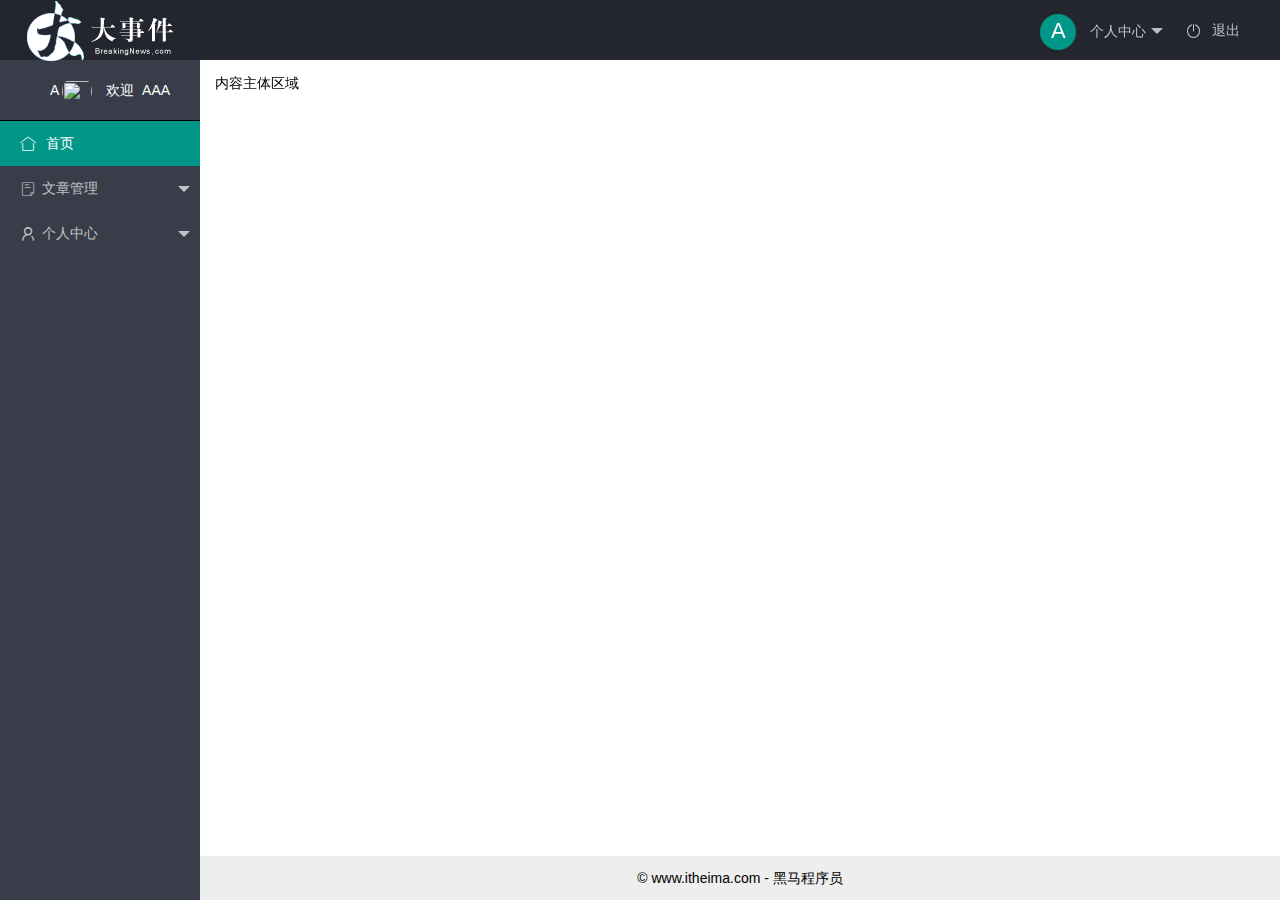
==== commit d5233c7a: "主页面中的左侧欢迎语完成" ====
--- a/index.html
+++ b/index.html
@@ -8,6 +8,9 @@
     />
     <title>index页面</title>
     <link rel="stylesheet" href="./assets/lib/layui/css/layui.css" />
+    <!-- 引入字体图标 -->
+    <link rel="stylesheet" href="./assets/fonts/iconfont.css" />
+    <link rel="stylesheet" href="./assets/css/index.css" />
   </head>
   <body class="layui-layout-body">
     <div class="layui-layout layui-layout-admin">
@@ -18,41 +21,89 @@
         <ul class="layui-nav layui-layout-right">
           <li class="layui-nav-item">
             <a href="javascript:;">
+              <span class="text-avatar">A</span>
               <img src="http://t.cn/RCzsdCq" class="layui-nav-img" />
               个人中心
             </a>
             <dl class="layui-nav-child">
-              <dd><a href="">基本资料</a></dd>
-              <dd><a href="">安全设置</a></dd>
+              <dd><a href="javascript:;">基本资料</a></dd>
+              <dd><a href="javascript:;">更换头像</a></dd>
+              <dd><a href="javascript:;">重置密码</a></dd>
             </dl>
           </li>
-          <li class="layui-nav-item"><a href="">退出</a></li>
+          <li class="layui-nav-item">
+            <a href="javascript:;"
+              ><i class="layui-icon layui-icon-logout"></i> 退出</a
+            >
+          </li>
         </ul>
       </div>
 
       <div class="layui-side layui-bg-black">
         <div class="layui-side-scroll">
+          <!-- 欢迎语 -->
+          <div class="userInfo">
+            <a href="javascript:;">
+              <span class="text-avatar">A</span>
+              <img src="http://t.cn/RCzsdCq" class="layui-nav-img" />
+              <span class="welcome">欢迎&nbsp;&nbsp;AAA</span>
+            </a>
+          </div>
           <!-- 左侧导航区域（可配合layui已有的垂直导航） -->
-          <ul class="layui-nav layui-nav-tree" lay-filter="test">
-            <li class="layui-nav-item layui-nav-itemed">
-              <a class="" href="javascript:;">所有商品</a>
+          <ul
+            class="layui-nav layui-nav-tree"
+            lay-filter="test"
+            lay-shrink="all"
+          >
+            <li class="layui-nav-item layui-this">
+              <a href="javascript:;"
+                ><i class="layui-icon layui-icon-home"></i> 首页</a
+              >
+            </li>
+            <li class="layui-nav-item">
+              <a class="" href="javascript:;"
+                ><span class="iconfont icon-16"></span>文章管理</a
+              >
               <dl class="layui-nav-child">
-                <dd><a href="javascript:;">列表一</a></dd>
-                <dd><a href="javascript:;">列表二</a></dd>
-                <dd><a href="javascript:;">列表三</a></dd>
-                <dd><a href="">超链接</a></dd>
+                <dd>
+                  <a href="javascript:;"
+                    ><i class="layui-icon layui-icon-app"></i>文章类别</a
+                  >
+                </dd>
+                <dd>
+                  <a href="javascript:;"
+                    ><i class="layui-icon layui-icon-app"></i>文章列表</a
+                  >
+                </dd>
+                <dd>
+                  <a href="javascript:;"
+                    ><i class="layui-icon layui-icon-app"></i>发表文章</a
+                  >
+                </dd>
               </dl>
             </li>
             <li class="layui-nav-item">
-              <a href="javascript:;">解决方案</a>
+              <a href="javascript:;"
+                ><i class="layui-icon layui-icon-username"></i>个人中心</a
+              >
               <dl class="layui-nav-child">
-                <dd><a href="javascript:;">列表一</a></dd>
-                <dd><a href="javascript:;">列表二</a></dd>
-                <dd><a href="">超链接</a></dd>
+                <dd>
+                  <a href="javascript:;"
+                    ><i class="layui-icon layui-icon-app"></i>基本资料</a
+                  >
+                </dd>
+                <dd>
+                  <a href="javascript:;"
+                    ><i class="layui-icon layui-icon-app"></i>更换头像</a
+                  >
+                </dd>
+                <dd>
+                  <a href="javascript:;"
+                    ><i class="layui-icon layui-icon-app"></i>重置密码</a
+                  >
+                </dd>
               </dl>
             </li>
-            <li class="layui-nav-item"><a href="">云市场</a></li>
-            <li class="layui-nav-item"><a href="">发布商品</a></li>
           </ul>
         </div>
       </div>
@@ -62,9 +113,9 @@
         <div style="padding: 15px">内容主体区域</div>
       </div>
 
-      <div class="layui-footer">
+      <div class="layui-footer heimaFooter">
         <!-- 底部固定区域 -->
-        © layui.com - 底部固定区域
+        © www.itheima.com - 黑马程序员
       </div>
     </div>
     <script src="./assets/lib/layui/layui.all.js"></script>
--- a/assets/fonts/iconfont.css
+++ b/assets/fonts/iconfont.css
@@ -0,0 +1,37 @@
+@font-face {font-family: "iconfont";
+  src: url('iconfont.eot?t=1576139966484'); /* IE9 */
+  src: url('iconfont.eot?t=1576139966484#iefix') format('embedded-opentype'), /* IE6-IE8 */
+  url('[data-uri]') format('woff2'),
+  url('iconfont.woff?t=1576139966484') format('woff'),
+  url('iconfont.ttf?t=1576139966484') format('truetype'), /* chrome, firefox, opera, Safari, Android, iOS 4.2+ */
+  url('iconfont.svg?t=1576139966484#iconfont') format('svg'); /* iOS 4.1- */
+}
+
+.iconfont {
+  font-family: "iconfont" !important;
+  font-size: 16px;
+  font-style: normal;
+  -webkit-font-smoothing: antialiased;
+  -moz-osx-font-smoothing: grayscale;
+}
+
+.icon-home:before {
+  content: "\e6a9";
+}
+
+.icon-user:before {
+  content: "\e614";
+}
+
+.icon-pinglun:before {
+  content: "\e616";
+}
+
+.icon-tuichu:before {
+  content: "\e865";
+}
+
+.icon-16:before {
+  content: "\e615";
+}
+
--- a/assets/css/index.css
+++ b/assets/css/index.css
@@ -0,0 +1,44 @@
+.heimaFooter {
+  text-align: center;
+}
+.layui-header .text-avatar {
+  display: inline-block;
+  width: 36px;
+  height: 36px;
+  line-height: 34px;
+  text-align: center;
+  color: #fff;
+  font-size: 22px;
+  background-color: rgb(0, 150, 136);
+  border-radius: 50%;
+  vertical-align: middle;
+  margin-right: 10px;
+}
+.layui-nav img {
+  display: none;
+}
+
+/* 列表前图标的样式 */
+.layui-header .layui-icon,
+.layui-nav .layui-icon,
+.layui-nav .icon-16 {
+  display: inline-block;
+  vertical-align: middle;
+  margin-right: 6px;
+  font-size: 16px;
+}
+
+.layui-nav .layui-nav-item > .layui-nav-child {
+  padding-left: 20px;
+}
+
+/* 欢迎语的样式 */
+.userInfo {
+  height: 60px;
+  line-height: 60px;
+  text-align: center;
+  border-bottom: 1px solid #000;
+}
+.userInfo a {
+  color: #fff;
+}
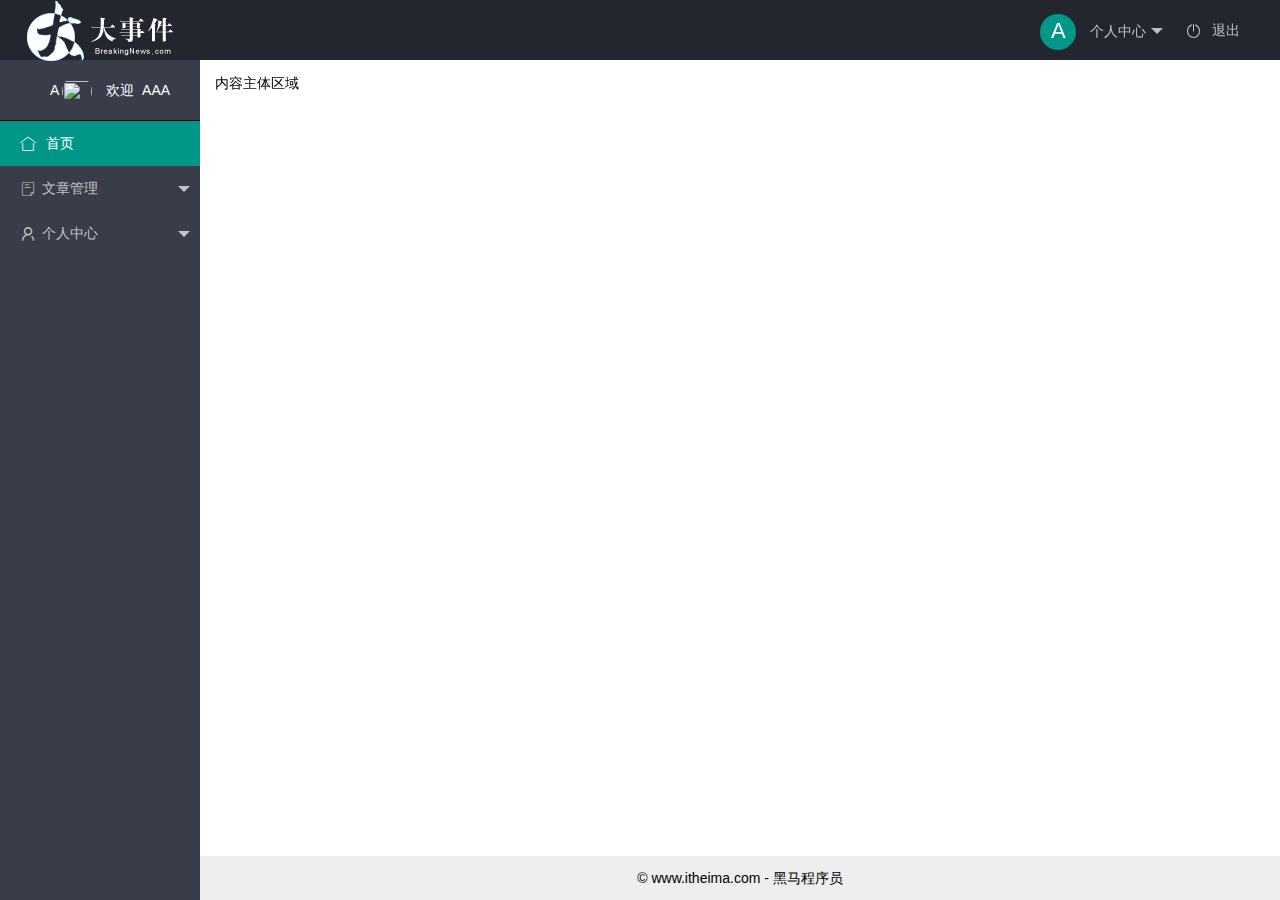
==== commit 3e46c32e: "退出功能完成" ====
--- a/index.html
+++ b/index.html
@@ -32,7 +32,7 @@
             </dl>
           </li>
           <li class="layui-nav-item">
-            <a href="javascript:;"
+            <a href="javascript:;"  class="logout"
               ><i class="layui-icon layui-icon-logout"></i> 退出</a
             >
           </li>
@@ -118,6 +118,9 @@
         © www.itheima.com - 黑马程序员
       </div>
     </div>
+    <script src="./assets/lib/jquery.js"></script>
     <script src="./assets/lib/layui/layui.all.js"></script>
+    <script src="./assets/js/utils.js"></script>
+    <script src="./assets/js/index.js"></script>
   </body>
 </html>
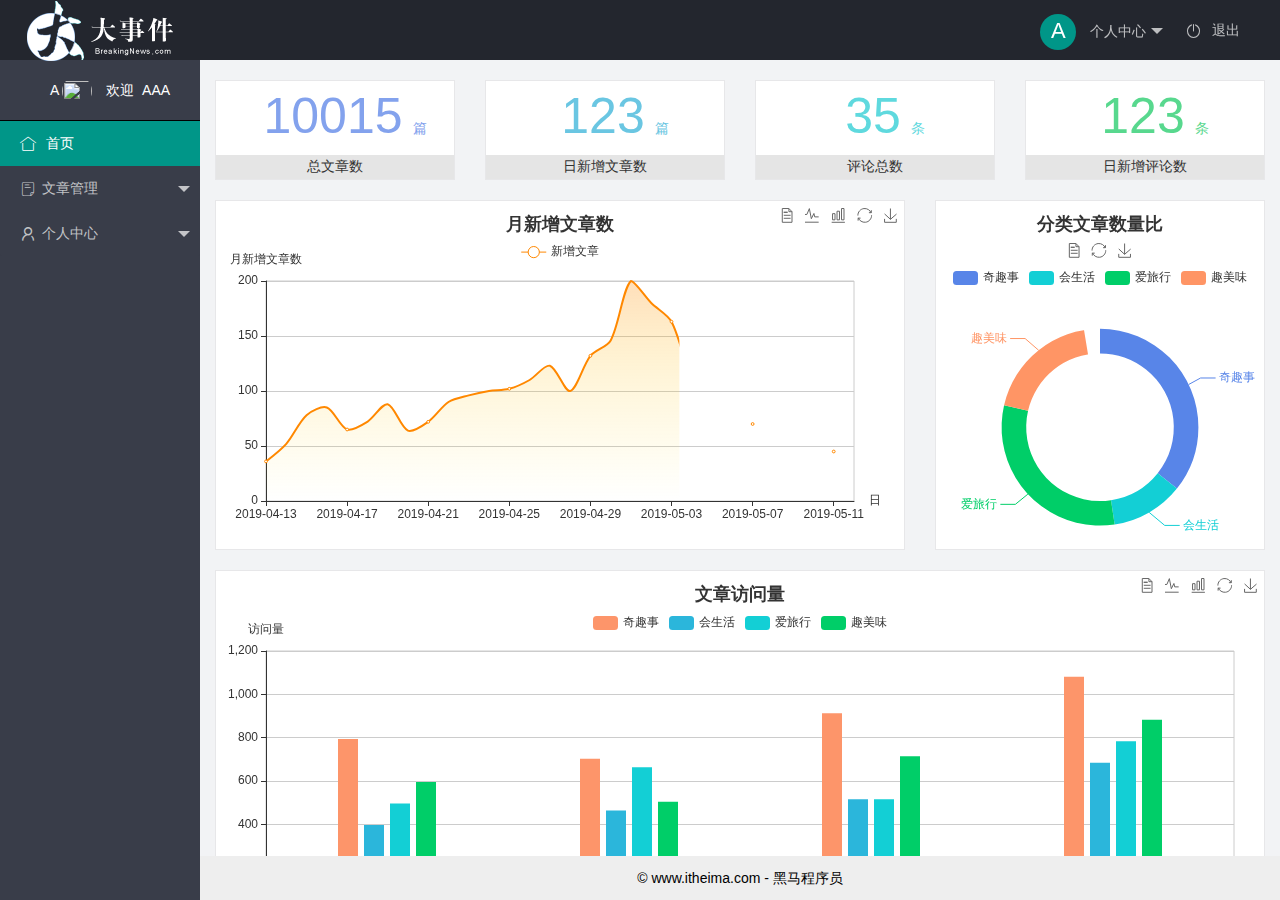
==== commit ebd08711: "主页面中的导航切换完成" ====
--- a/index.html
+++ b/index.html
@@ -26,13 +26,25 @@
               个人中心
             </a>
             <dl class="layui-nav-child">
-              <dd><a href="javascript:;">基本资料</a></dd>
-              <dd><a href="javascript:;">更换头像</a></dd>
-              <dd><a href="javascript:;">重置密码</a></dd>
+              <dd>
+                <a href="./user/user_info.html" target="main_iframe"
+                  >基本资料</a
+                >
+              </dd>
+              <dd>
+                <a href="./user/user_avatar.html" target="main_iframe"
+                  >更换头像</a
+                >
+              </dd>
+              <dd>
+                <a href="./user/user_reset.html" target="main_iframe"
+                  >重置密码</a
+                >
+              </dd>
             </dl>
           </li>
           <li class="layui-nav-item">
-            <a href="javascript:;"  class="logout"
+            <a href="javascript:;" class="logout"
               ><i class="layui-icon layui-icon-logout"></i> 退出</a
             >
           </li>
@@ -56,49 +68,52 @@
             lay-shrink="all"
           >
             <li class="layui-nav-item layui-this">
-              <a href="javascript:;"
+              <a href="javascript:;" target="main_iframe"
                 ><i class="layui-icon layui-icon-home"></i> 首页</a
               >
             </li>
             <li class="layui-nav-item">
-              <a class="" href="javascript:;"
+              <a
+                class=""
+                href="./article/article_list.html"
+                target="main_iframe"
                 ><span class="iconfont icon-16"></span>文章管理</a
               >
               <dl class="layui-nav-child">
                 <dd>
-                  <a href="javascript:;"
+                  <a href="./article/article_category.html" target="main_iframe"
                     ><i class="layui-icon layui-icon-app"></i>文章类别</a
                   >
                 </dd>
                 <dd>
-                  <a href="javascript:;"
+                  <a href="./article/article_list.html" target="main_iframe"
                     ><i class="layui-icon layui-icon-app"></i>文章列表</a
                   >
                 </dd>
                 <dd>
-                  <a href="javascript:;"
+                  <a href="./article/article_release.html" target="main_iframe"
                     ><i class="layui-icon layui-icon-app"></i>发表文章</a
                   >
                 </dd>
               </dl>
             </li>
             <li class="layui-nav-item">
-              <a href="javascript:;"
+              <a href="./user/user_info.html" target="main_iframe"
                 ><i class="layui-icon layui-icon-username"></i>个人中心</a
               >
               <dl class="layui-nav-child">
                 <dd>
-                  <a href="javascript:;"
+                  <a href="./user/user_info.html" target="main_iframe"
                     ><i class="layui-icon layui-icon-app"></i>基本资料</a
                   >
                 </dd>
                 <dd>
-                  <a href="javascript:;"
+                  <a href="./user/user_avatar.html" target="main_iframe"
                     ><i class="layui-icon layui-icon-app"></i>更换头像</a
                   >
                 </dd>
                 <dd>
-                  <a href="javascript:;"
+                  <a href="./user/user_reset.html" target="main_iframe"
                     ><i class="layui-icon layui-icon-app"></i>重置密码</a
                   >
                 </dd>
@@ -110,7 +125,14 @@
 
       <div class="layui-body">
         <!-- 内容主体区域 -->
-        <div style="padding: 15px">内容主体区域</div>
+        <!-- <div style="padding: 15px;">内容主体区域</div> -->
+        <iframe
+          name="main_iframe"
+          src="./home/dashboard.html"
+          width="100%"
+          height="100%"
+          frameborder="0"
+        ></iframe>
       </div>
 
       <div class="layui-footer heimaFooter">
--- a/assets/css/index.css
+++ b/assets/css/index.css
@@ -42,3 +42,8 @@
 .userInfo a {
   color: #fff;
 }
+
+/* iframe标签的背景颜色 */
+iframe {
+  background-color: #eee;
+}
